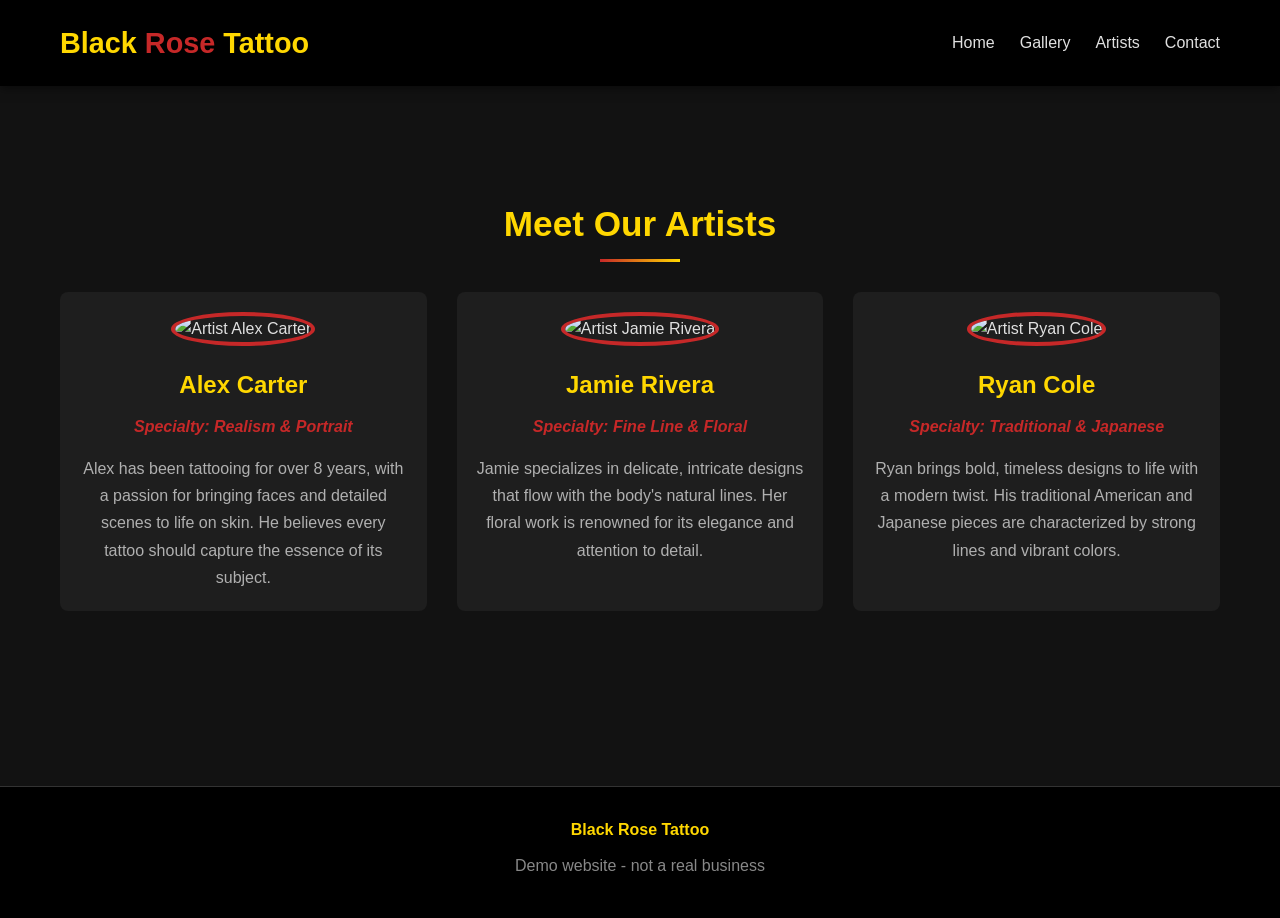
==== artists.html @ 6991c5df "Add Black Rose Tattoo website - portfolio demo - index.html: Home page with shop name, welcome, intr" ====
<!DOCTYPE html>
<html lang="en">
<head>
  <meta charset="UTF-8">
  <meta name="viewport" content="width=device-width, initial-scale=1.0">
  <title>Black Rose Tattoo | Artists</title>
  <link rel="stylesheet" href="style.css">
</head>
<body>
  <header>
    <div class="container">
      <nav>
        <div class="logo">Black <span>Rose</span> Tattoo</div>
        <ul class="nav-links">
          <li><a href="index.html">Home</a></li>
          <li><a href="gallery.html">Gallery</a></li>
          <li><a href="artists.html">Artists</a></li>
          <li><a href="contact.html">Contact</a></li>
        </ul>
      </nav>
    </div>
  </header>

  <main class="page-content">
    <div class="container">
      <section>
        <h2>Meet Our Artists</h2>
        <div class="artists-grid">
          <div class="artist-card">
            <img src="https://images.unsplash.com/photo-1507003211169-0a1dd7228f2d?q=80&w=400&h=400&fit=crop" alt="Artist Alex Carter" class="artist-photo">
            <h3 class="artist-name">Alex Carter</h3>
            <p class="artist-specialty">Specialty: Realism & Portrait</p>
            <p class="artist-bio">Alex has been tattooing for over 8 years, with a passion for bringing faces and detailed scenes to life on skin. He believes every tattoo should capture the essence of its subject.</p>
          </div>
          <div class="artist-card">
            <img src="https://images.unsplash.com/photo-1494790108377-be9c29b29330?q=80&w=400&h=400&fit=crop" alt="Artist Jamie Rivera" class="artist-photo">
            <h3 class="artist-name">Jamie Rivera</h3>
            <p class="artist-specialty">Specialty: Fine Line & Floral</p>
            <p class="artist-bio">Jamie specializes in delicate, intricate designs that flow with the body's natural lines. Her floral work is renowned for its elegance and attention to detail.</p>
          </div>
          <div class="artist-card">
            <img src="https://images.unsplash.com/photo-1472099645785-5658abf4ff4e?q=80&w=400&h=400&fit=crop" alt="Artist Ryan Cole" class="artist-photo">
            <h3 class="artist-name">Ryan Cole</h3>
            <p class="artist-specialty">Specialty: Traditional & Japanese</p>
            <p class="artist-bio">Ryan brings bold, timeless designs to life with a modern twist. His traditional American and Japanese pieces are characterized by strong lines and vibrant colors.</p>
          </div>
        </div>
      </section>
    </div>
  </main>

  <footer>
    <div class="container">
      <div class="footer-content">
        <p class="shop-name">Black Rose Tattoo</p>
        <p>Demo website - not a real business</p>
      </div>
    </div>
  </footer>
</body>
</html>
---- style.css ----
/* RESET AND BASE STYLES */
* {
  margin: 0;
  padding: 0;
  box-sizing: border-box;
}

body {
  font-family: 'Segoe UI', Tahoma, Geneva, Verdana, sans-serif;
  background-color: #121212;
  color: #e0e0e0;
  line-height: 1.6;
}

a {
  color: #ffd700;
  text-decoration: none;
}

img {
  max-width: 100%;
  height: auto;
}

/* LAYOUT */
.container {
  max-width: 1200px;
  margin: 0 auto;
  padding: 0 20px;
}

.page-content {
  min-height: calc(100vh - 200px);
  padding: 60px 0;
}

/* HEADER / NAVIGATION */
header {
  background-color: #000;
  padding: 20px 0;
  position: sticky;
  top: 0;
  z-index: 100;
  box-shadow: 0 2px 10px rgba(0, 0, 0, 0.5);
}

nav {
  display: flex;
  justify-content: space-between;
  align-items: center;
}

.logo {
  font-size: 1.8rem;
  font-weight: 700;
  color: #ffd700;
}

.logo span {
  color: #c62828;
}

.nav-links {
  display: flex;
  list-style: none;
  gap: 25px;
}

.nav-links a {
  color: #e0e0e0;
  font-weight: 500;
  transition: color 0.3s;
  padding: 5px 0;
  position: relative;
}

.nav-links a:hover {
  color: #ffd700;
}

.nav-links a::after {
  content: '';
  position: absolute;
  bottom: 0;
  left: 0;
  width: 0;
  height: 2px;
  background-color: #c62828;
  transition: width 0.3s;
}

.nav-links a:hover::after {
  width: 100%;
}

/* HERO SECTION */
.hero {
  text-align: center;
  padding: 40px 0;
}

.hero h1 {
  font-size: 3.5rem;
  margin-bottom: 15px;
  color: #ffd700;
  text-shadow: 2px 2px 4px rgba(0, 0, 0, 0.5);
}

.hero p {
  font-size: 1.2rem;
  margin-bottom: 30px;
  color: #b0b0b0;
  max-width: 700px;
  margin-left: auto;
  margin-right: auto;
}

.btn {
  display: inline-block;
  background-color: #c62828;
  color: #fff;
  padding: 14px 30px;
  border: none;
  border-radius: 4px;
  font-size: 1.1rem;
  font-weight: 600;
  cursor: pointer;
  transition: background-color 0.3s, transform 0.2s;
  text-decoration: none;
}

.btn:hover {
  background-color: #e53935;
  transform: translateY(-2px);
}

/* SECTIONS */
section {
  padding: 50px 0;
}

section h2 {
  text-align: center;
  margin-bottom: 40px;
  font-size: 2.2rem;
  color: #ffd700;
  position: relative;
}

section h2::after {
  content: '';
  position: absolute;
  bottom: -10px;
  left: 50%;
  transform: translateX(-50%);
  width: 80px;
  height: 3px;
  background: linear-gradient(to right, #c62828, #ffd700);
}

/* GALLERY */
.gallery-grid {
  display: grid;
  grid-template-columns: repeat(auto-fit, minmax(280px, 1fr));
  gap: 25px;
}

.gallery-item {
  background-color: #1e1e1e;
  border-radius: 8px;
  overflow: hidden;
  transition: transform 0.3s, box-shadow 0.3s;
  border: 3px solid #1e1e1e;
}

.gallery-item:hover {
  transform: translateY(-5px);
  box-shadow: 0 8px 20px rgba(198, 40, 40, 0.3);
  border-color: #c62828;
}

.gallery-item img {
  width: 100%;
  height: 250px;
  object-fit: cover;
  display: block;
}

.gallery-item p {
  padding: 15px;
  text-align: center;
  font-weight: 500;
  color: #ffd700;
  background-color: #000;
  margin: 0;
}

/* ARTISTS */
.artists-grid {
  display: grid;
  grid-template-columns: repeat(auto-fit, minmax(300px, 1fr));
  gap: 30px;
}

.artist-card {
  background-color: #1e1e1e;
  border-radius: 8px;
  overflow: hidden;
  text-align: center;
  padding: 20px;
  transition: transform 0.3s;
}

.artist-card:hover {
  transform: translateY(-5px);
}

.artist-photo {
  width: 200px;
  height: 200px;
  border-radius: 50%;
  object-fit: cover;
  margin: 0 auto 20px;
  border: 4px solid #c62828;
}

.artist-name {
  font-size: 1.5rem;
  color: #ffd700;
  margin-bottom: 10px;
}

.artist-specialty {
  color: #c62828;
  font-weight: 600;
  margin-bottom: 15px;
  font-style: italic;
}

.artist-bio {
  color: #b0b0b0;
  line-height: 1.7;
}

/* CONTACT */
.contact-info {
  display: grid;
  grid-template-columns: repeat(auto-fit, minmax(250px, 1fr));
  gap: 30px;
  margin-bottom: 50px;
  text-align: center;
}

.contact-info h3 {
  color: #ffd700;
  margin-bottom: 15px;
  font-size: 1.4rem;
}

.contact-info p {
  color: #b0b0b0;
  margin-bottom: 10px;
}

.contact-form {
  max-width: 600px;
  margin: 0 auto;
  background-color: #1e1e1e;
  padding: 30px;
  border-radius: 8px;
}

.form-group {
  margin-bottom: 20px;
}

.form-group label {
  display: block;
  margin-bottom: 8px;
  color: #ffd700;
  font-weight: 500;
}

.form-group input,
.form-group textarea {
  width: 100%;
  padding: 12px;
  background-color: #2d2d2d;
  border: 1px solid #444;
  border-radius: 4px;
  color: #e0e0e0;
  font-family: inherit;
  font-size: 1rem;
}

.form-group input:focus,
.form-group textarea:focus {
  outline: none;
  border-color: #c62828;
}

.form-group textarea {
  height: 150px;
  resize: vertical;
}

.form-message {
  text-align: center;
  padding: 20px;
  background-color: #1e1e1e;
  border-radius: 8px;
  margin-top: 20px;
  display: none;
}

.form-message.show {
  display: block;
}

/* FOOTER */
footer {
  background-color: #000;
  padding: 30px 0;
  text-align: center;
  color: #888;
  border-top: 1px solid #333;
}

.footer-content p {
  margin-bottom: 10px;
}

.footer-content .shop-name {
  color: #ffd700;
  font-weight: 600;
}

/* RESPONSIVE DESIGN */
@media (max-width: 768px) {
  .hero h1 {
    font-size: 2.5rem;
  }

  .hero p {
    font-size: 1rem;
  }

  .nav-links {
    gap: 15px;
    font-size: 0.9rem;
  }

  .gallery-grid {
    grid-template-columns: repeat(auto-fit, minmax(200px, 1fr));
    gap: 15px;
  }

  .artists-grid {
    grid-template-columns: 1fr;
    gap: 20px;
  }

  .contact-info {
    grid-template-columns: 1fr;
    gap: 20px;
  }
}

@media (max-width: 480px) {
  .hero h1 {
    font-size: 2rem;
  }

  .nav-links {
    flex-wrap: wrap;
    justify-content: center;
    gap: 10px;
  }

  .gallery-grid {
    grid-template-columns: 1fr;
  }
}
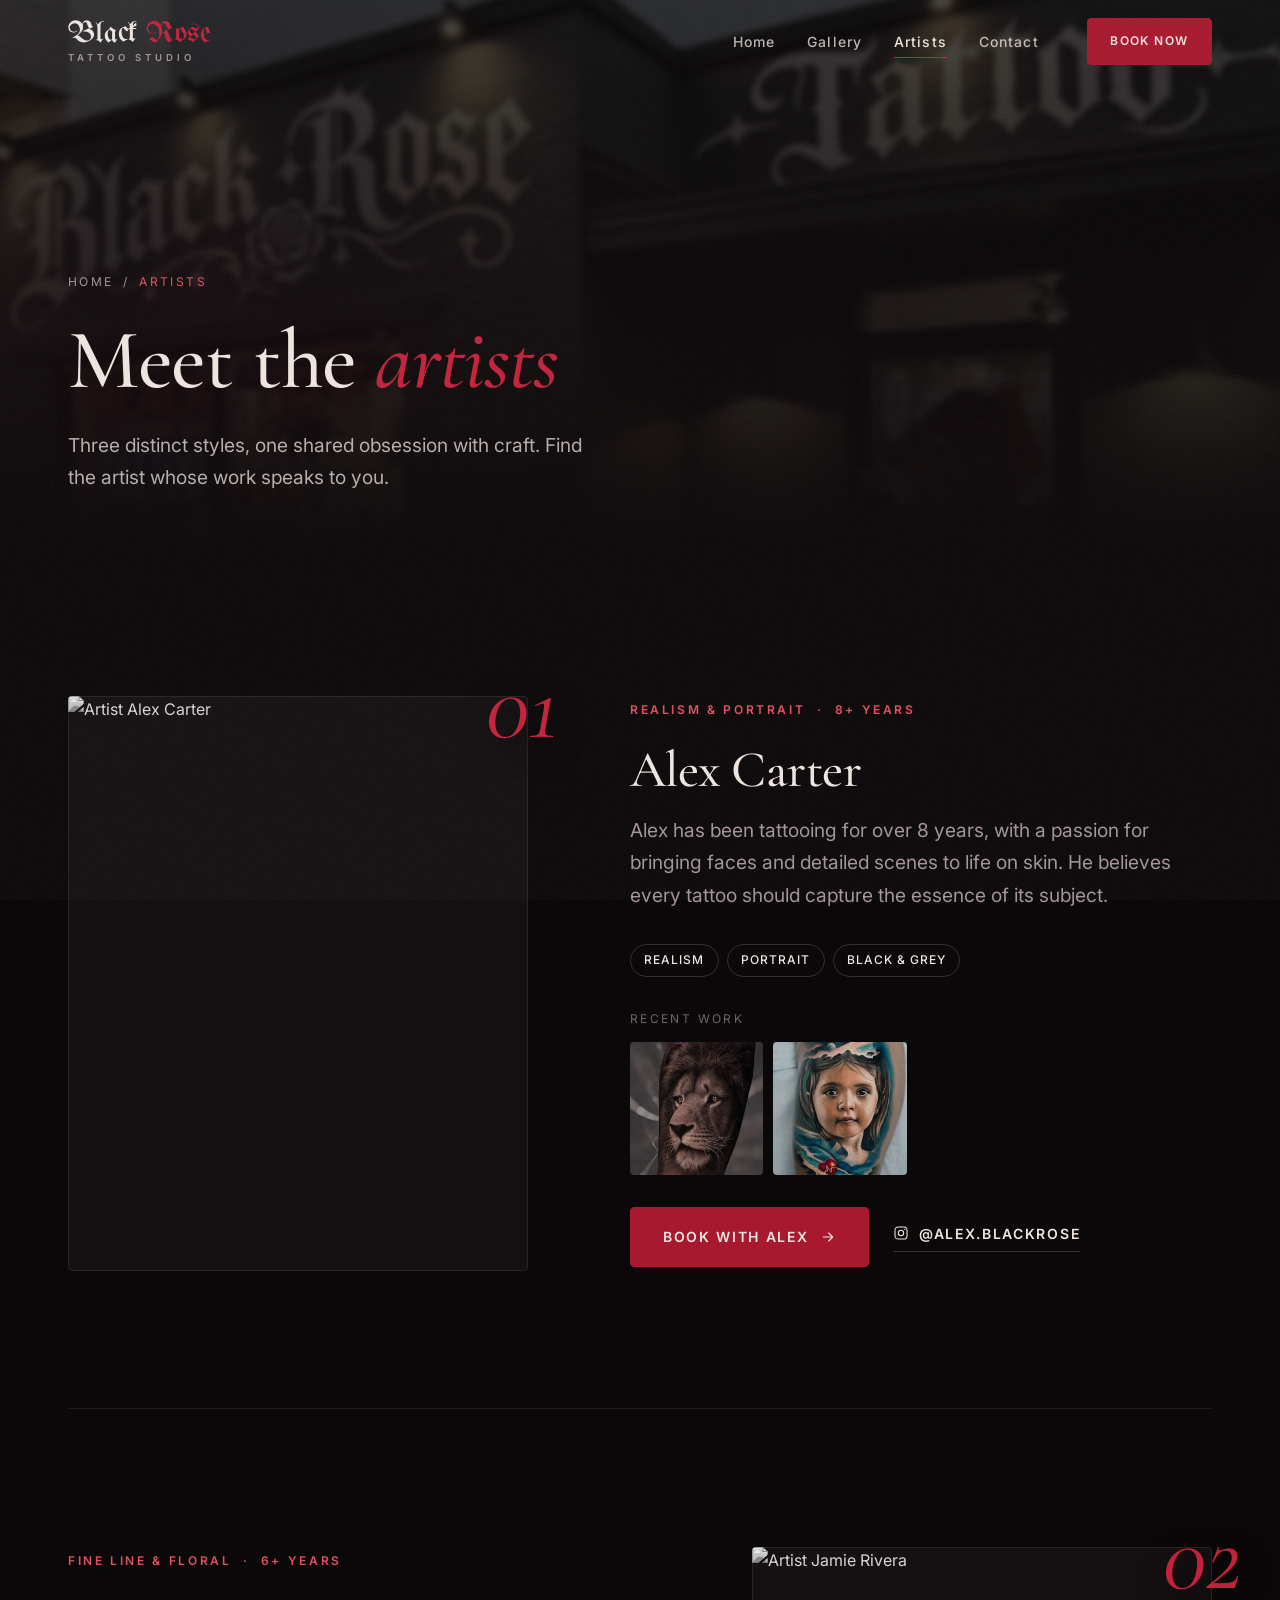
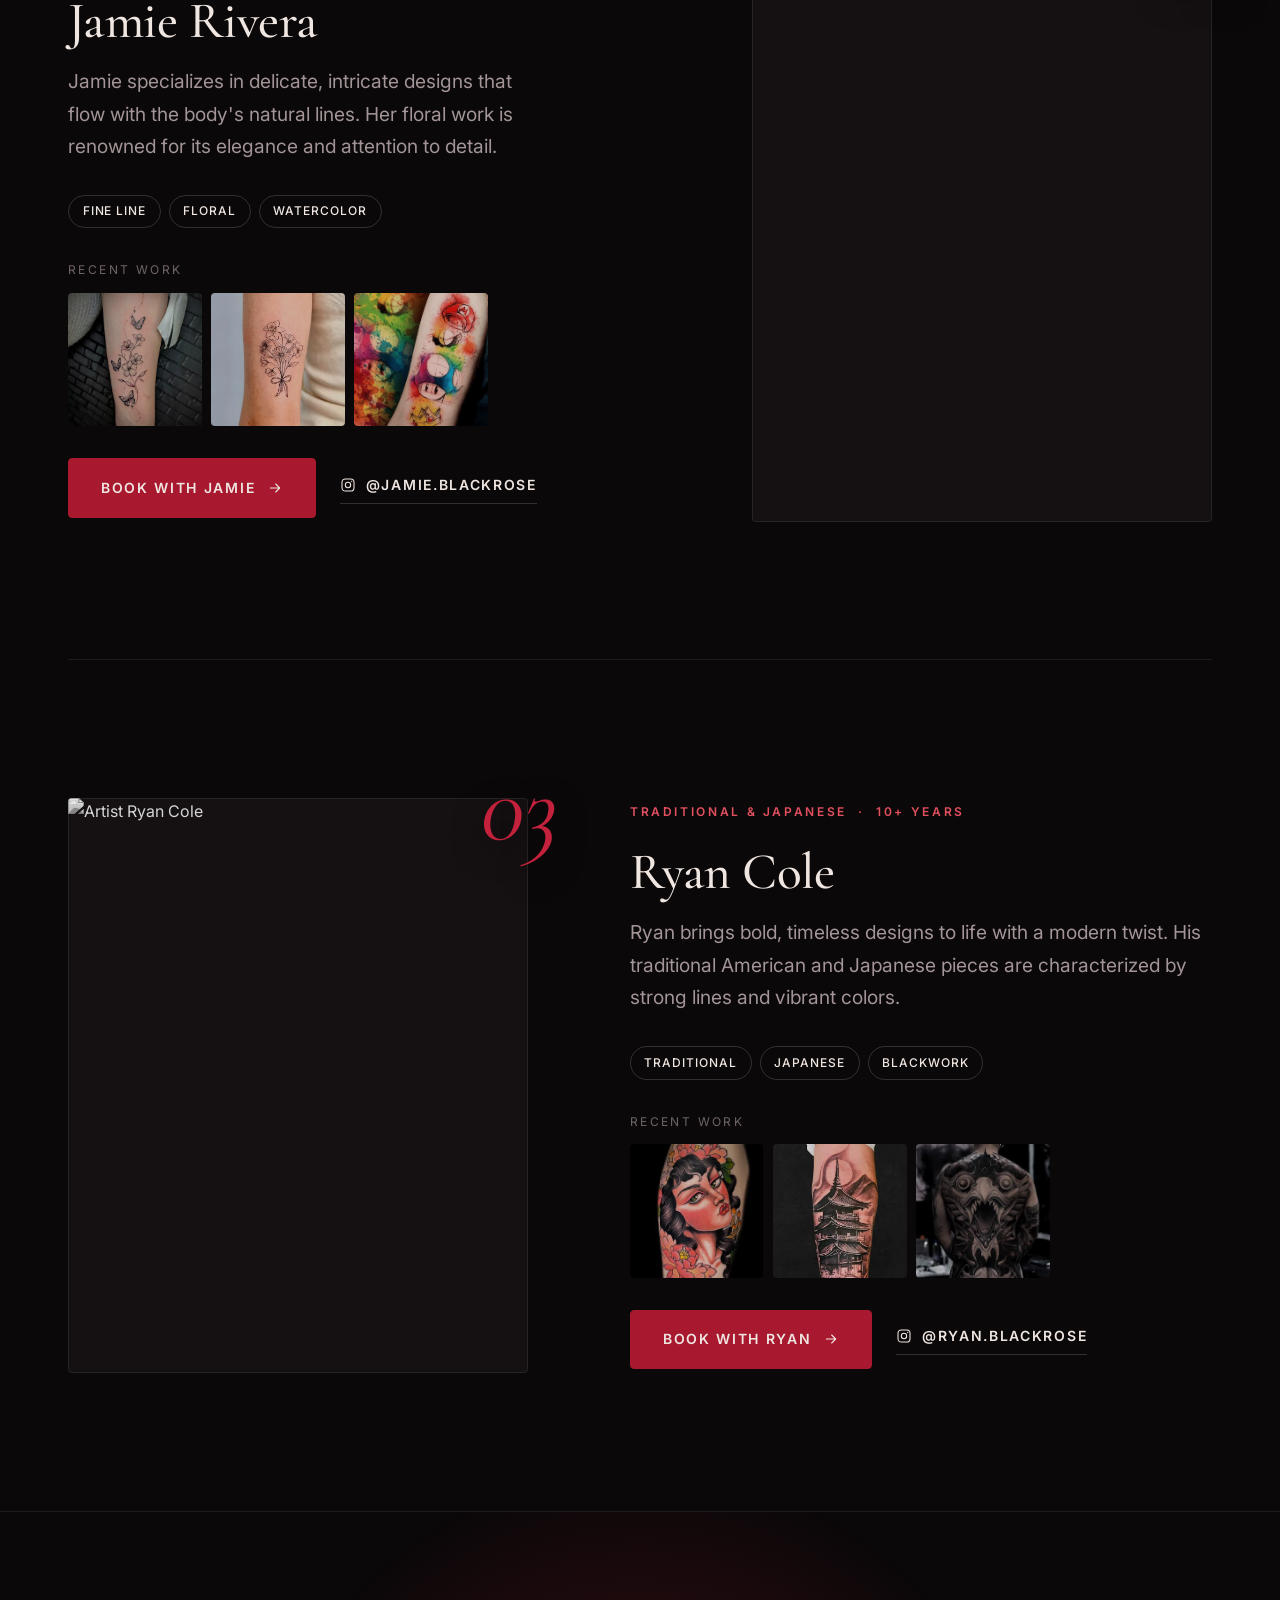
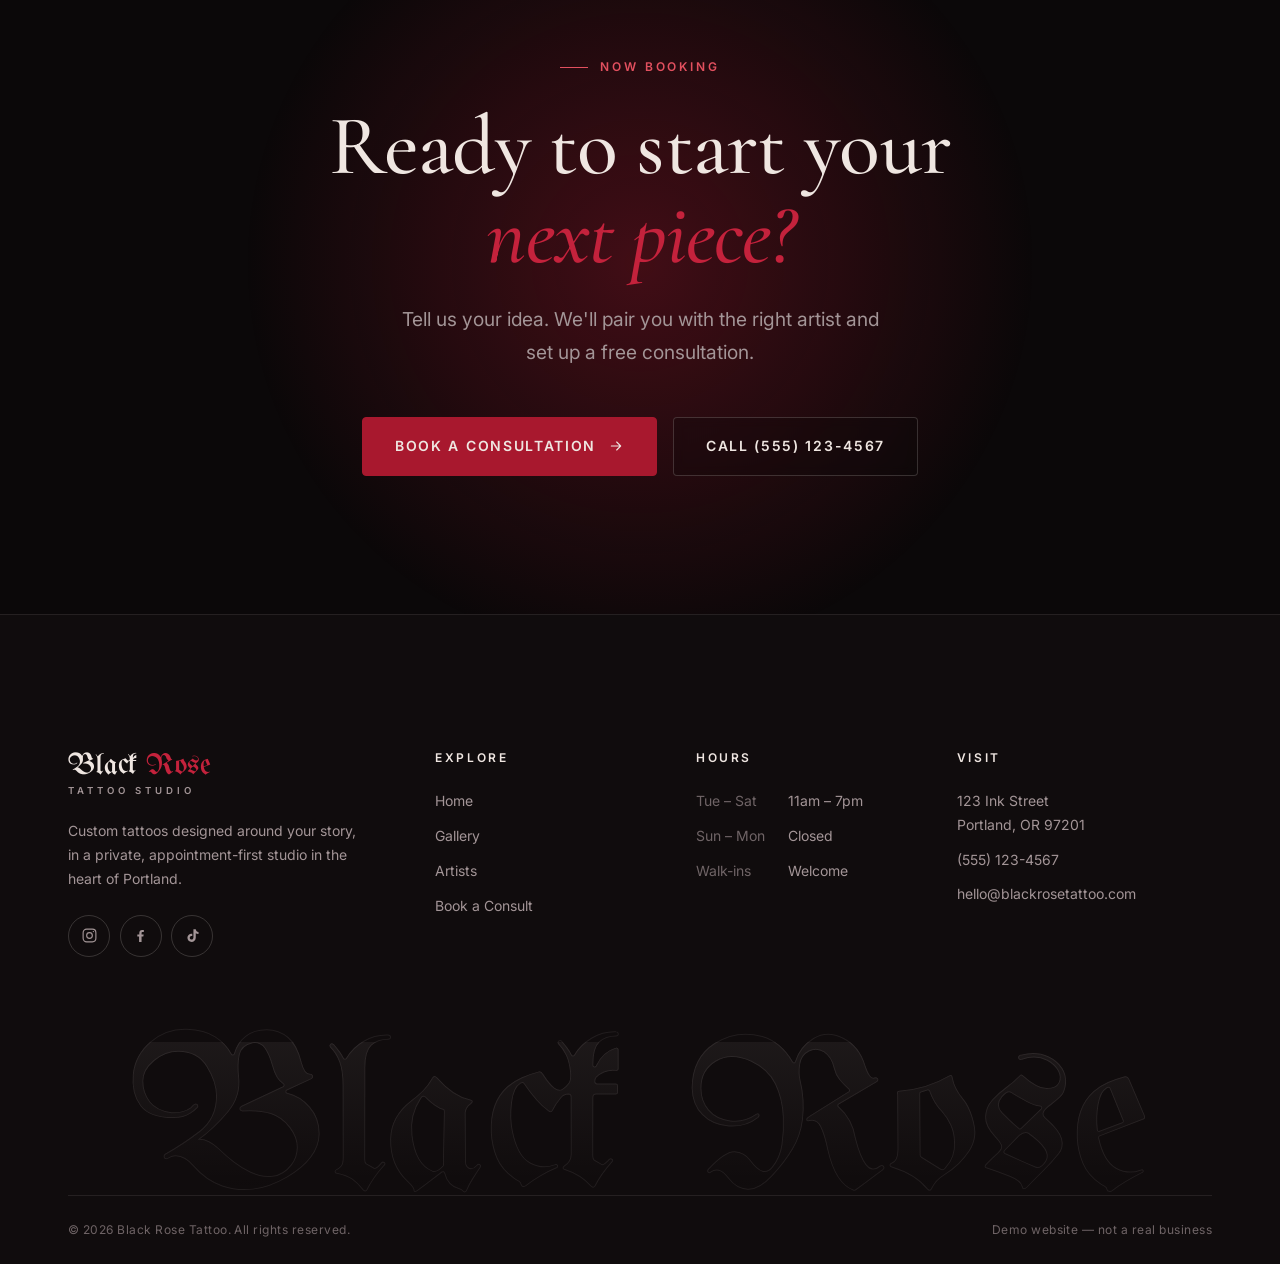
==== commit 9d5e95d1: "Redesign site with modern, premium look - New design system: CSS tokens, Cormorant Garamond + Inter " ====
--- a/artists.html
+++ b/artists.html
@@ -3,59 +3,203 @@
 <head>
   <meta charset="UTF-8">
   <meta name="viewport" content="width=device-width, initial-scale=1.0">
-  <title>Black Rose Tattoo | Artists</title>
+  <title>Artists | Black Rose Tattoo</title>
+  <meta name="description" content="Meet the resident artists at Black Rose Tattoo in Portland: Alex Carter (realism & portrait), Jamie Rivera (fine line & floral) and Ryan Cole (traditional & Japanese).">
+  <meta name="theme-color" content="#0b0809">
+  <meta property="og:type" content="website">
+  <meta property="og:site_name" content="Black Rose Tattoo">
+  <meta property="og:title" content="Artists | Black Rose Tattoo">
+  <meta property="og:description" content="Meet the resident artists at Black Rose Tattoo in Portland: Alex Carter (realism & portrait), Jamie Rivera (fine line & floral) and Ryan Cole (traditional & Japanese).">
+  <meta property="og:image" content="hero.png">
+  <meta name="twitter:card" content="summary_large_image">
+  <link rel="icon" href="favicon.svg" type="image/svg+xml">
+  <link rel="preconnect" href="https://fonts.googleapis.com">
+  <link rel="preconnect" href="https://fonts.gstatic.com" crossorigin>
+  <link href="https://fonts.googleapis.com/css2?family=Cormorant+Garamond:ital,wght@0,400;0,500;0,600;1,400;1,500&family=Inter:wght@400;500;600&family=UnifrakturMaguntia&display=swap" rel="stylesheet">
   <link rel="stylesheet" href="style.css">
-</head>
-<body>
-  <header>
+  <script>document.documentElement.classList.add('js');</script>
+</head><body>
+  <a class="skip-link" href="#main">Skip to content</a>
+
+  <header class="site-header">
     <div class="container">
-      <nav>
-        <div class="logo">Black <span>Rose</span> Tattoo</div>
+      <a href="index.html" class="logo" aria-label="Black Rose Tattoo home">
+        <span class="logo__mark">Black <span>Rose</span></span>
+        <span class="logo__sub">Tattoo Studio</span>
+      </a>
+      <nav class="nav" aria-label="Main">
         <ul class="nav-links">
           <li><a href="index.html">Home</a></li>
           <li><a href="gallery.html">Gallery</a></li>
-          <li><a href="artists.html">Artists</a></li>
+          <li><a href="artists.html" aria-current="page">Artists</a></li>
           <li><a href="contact.html">Contact</a></li>
         </ul>
+        <a href="contact.html#book" class="btn btn--sm">Book Now</a>
       </nav>
+      <button class="menu-toggle" type="button" aria-expanded="false" aria-controls="mobile-menu" aria-label="Open menu">
+        <span></span><span></span>
+      </button>
+    </div>
+    <div class="mobile-menu" id="mobile-menu">
+      <ul>
+        <li><a href="index.html">Home <small>01</small></a></li>
+        <li><a href="gallery.html">Gallery <small>02</small></a></li>
+        <li><a href="artists.html" aria-current="page">Artists <small>03</small></a></li>
+        <li><a href="contact.html">Contact <small>04</small></a></li>
+      </ul>
+      <div class="mobile-menu__footer">
+        <a href="contact.html#book" class="btn btn--block">Book a Consultation</a>
+        <p>123 Ink Street, Portland, OR &nbsp;·&nbsp; <a href="tel:+15551234567">(555) 123-4567</a></p>
+      </div>
     </div>
   </header>
 
-  <main class="page-content">
+  <main id="main">
+    <section class="page-banner">
+      <div class="page-banner__media">
+        <picture>
+          <source srcset="hero.webp" type="image/webp">
+          <img src="hero.png" alt="" width="1746" height="901" style="object-position: 20% 30%;">
+        </picture>
+      </div>
+      <div class="container">
+        <nav class="breadcrumb reveal" aria-label="Breadcrumb">
+          <a href="index.html">Home</a><span aria-hidden="true">/</span><span aria-current="page">Artists</span>
+        </nav>
+        <h1 class="reveal" style="--d:.08s">Meet the <em>artists</em></h1>
+        <p class="reveal" style="--d:.16s">Three distinct styles, one shared obsession with craft. Find the artist whose work speaks to you.</p>
+      </div>
+    </section>
+
+    <section class="section">
+      <div class="container">
+        <article class="artist-row" id="alex">
+          <div class="artist-row__media reveal">
+            <span class="artist-row__index" aria-hidden="true">01</span>
+            <div class="artist-card__media"><img src="https://images.unsplash.com/photo-1507003211169-0a1dd7228f2d?q=80&w=400&h=400&fit=crop" alt="Artist Alex Carter" loading="lazy"></div>
+          </div>
+          <div>
+            <p class="artist-row__role reveal">Realism &amp; Portrait &nbsp;&middot;&nbsp; 8+ years</p>
+            <h2 class="reveal" style="--d:.06s">Alex Carter</h2>
+            <p class="artist-row__bio reveal" style="--d:.12s">Alex has been tattooing for over 8 years, with a passion for bringing faces and detailed scenes to life on skin. He believes every tattoo should capture the essence of its subject.</p>
+            <div class="tags reveal" style="--d:.16s"><span class="tag">Realism</span><span class="tag">Portrait</span><span class="tag">Black &amp; Grey</span></div>
+            <div class="reveal" style="--d:.2s">
+              <span class="artist-row__label">Recent work</span>
+              <div class="artist-row__work"><img src="realismtattoo.png" alt="Black and grey realism tattoo of a lion on the forearm" loading="lazy" style="object-position: center;"><img src="portraittattoo.png" alt="Color portrait tattoo of a young child surrounded by blue waves" loading="lazy" style="object-position: center;"></div>
+            </div>
+            <div class="artist-row__actions reveal" style="--d:.24s">
+              <a href="contact.html?artist=alex#book" class="btn">Book with Alex <svg viewBox="0 0 24 24" fill="none" stroke="currentColor" stroke-width="1.6" stroke-linecap="round" stroke-linejoin="round" aria-hidden="true"><path d="M5 12h14M13 6l6 6-6 6"/></svg></a>
+              <a href="#" class="link-arrow"><svg viewBox="0 0 24 24" fill="none" stroke="currentColor" stroke-width="1.6" aria-hidden="true"><rect x="3" y="3" width="18" height="18" rx="5"/><circle cx="12" cy="12" r="4"/><circle cx="17.5" cy="6.5" r="1" fill="currentColor" stroke="none"/></svg> @alex.blackrose</a>
+            </div>
+          </div>
+        </article>
+        <article class="artist-row" id="jamie">
+          <div class="artist-row__media reveal">
+            <span class="artist-row__index" aria-hidden="true">02</span>
+            <div class="artist-card__media"><img src="https://images.unsplash.com/photo-1494790108377-be9c29b29330?q=80&w=400&h=400&fit=crop" alt="Artist Jamie Rivera" loading="lazy"></div>
+          </div>
+          <div>
+            <p class="artist-row__role reveal">Fine Line &amp; Floral &nbsp;&middot;&nbsp; 6+ years</p>
+            <h2 class="reveal" style="--d:.06s">Jamie Rivera</h2>
+            <p class="artist-row__bio reveal" style="--d:.12s">Jamie specializes in delicate, intricate designs that flow with the body's natural lines. Her floral work is renowned for its elegance and attention to detail.</p>
+            <div class="tags reveal" style="--d:.16s"><span class="tag">Fine Line</span><span class="tag">Floral</span><span class="tag">Watercolor</span></div>
+            <div class="reveal" style="--d:.2s">
+              <span class="artist-row__label">Recent work</span>
+              <div class="artist-row__work"><img src="finelinetattoo.png" alt="Fine line tattoo of flowers and butterflies trailing up the forearm" loading="lazy" style="object-position: center;"><img src="floraltattoo.png" alt="Fine line floral bouquet tied with a ribbon on the arm" loading="lazy" style="object-position: center;"><img src="watercolortattoo.png" alt="Watercolor tattoo of a mushroom and crown with paint-splash color on the forearm" loading="lazy" style="object-position: center;"></div>
+            </div>
+            <div class="artist-row__actions reveal" style="--d:.24s">
+              <a href="contact.html?artist=jamie#book" class="btn">Book with Jamie <svg viewBox="0 0 24 24" fill="none" stroke="currentColor" stroke-width="1.6" stroke-linecap="round" stroke-linejoin="round" aria-hidden="true"><path d="M5 12h14M13 6l6 6-6 6"/></svg></a>
+              <a href="#" class="link-arrow"><svg viewBox="0 0 24 24" fill="none" stroke="currentColor" stroke-width="1.6" aria-hidden="true"><rect x="3" y="3" width="18" height="18" rx="5"/><circle cx="12" cy="12" r="4"/><circle cx="17.5" cy="6.5" r="1" fill="currentColor" stroke="none"/></svg> @jamie.blackrose</a>
+            </div>
+          </div>
+        </article>
+        <article class="artist-row" id="ryan">
+          <div class="artist-row__media reveal">
+            <span class="artist-row__index" aria-hidden="true">03</span>
+            <div class="artist-card__media"><img src="https://images.unsplash.com/photo-1472099645785-5658abf4ff4e?q=80&w=400&h=400&fit=crop" alt="Artist Ryan Cole" loading="lazy"></div>
+          </div>
+          <div>
+            <p class="artist-row__role reveal">Traditional &amp; Japanese &nbsp;&middot;&nbsp; 10+ years</p>
+            <h2 class="reveal" style="--d:.06s">Ryan Cole</h2>
+            <p class="artist-row__bio reveal" style="--d:.12s">Ryan brings bold, timeless designs to life with a modern twist. His traditional American and Japanese pieces are characterized by strong lines and vibrant colors.</p>
+            <div class="tags reveal" style="--d:.16s"><span class="tag">Traditional</span><span class="tag">Japanese</span><span class="tag">Blackwork</span></div>
+            <div class="reveal" style="--d:.2s">
+              <span class="artist-row__label">Recent work</span>
+              <div class="artist-row__work"><img src="traditionaltattoo.png" alt="Neo-traditional tattoo of a woman framed by orange peonies on the upper arm" loading="lazy" style="object-position: center;"><img src="japanesetattoo.png" alt="Japanese-style black and grey tattoo of a pagoda beneath a rising sun" loading="lazy" style="object-position: center;"><img src="blackworktattoo.png" alt="Full back blackwork tattoo of a bold ornamental creature" loading="lazy" style="object-position: top;"></div>
+            </div>
+            <div class="artist-row__actions reveal" style="--d:.24s">
+              <a href="contact.html?artist=ryan#book" class="btn">Book with Ryan <svg viewBox="0 0 24 24" fill="none" stroke="currentColor" stroke-width="1.6" stroke-linecap="round" stroke-linejoin="round" aria-hidden="true"><path d="M5 12h14M13 6l6 6-6 6"/></svg></a>
+              <a href="#" class="link-arrow"><svg viewBox="0 0 24 24" fill="none" stroke="currentColor" stroke-width="1.6" aria-hidden="true"><rect x="3" y="3" width="18" height="18" rx="5"/><circle cx="12" cy="12" r="4"/><circle cx="17.5" cy="6.5" r="1" fill="currentColor" stroke="none"/></svg> @ryan.blackrose</a>
+            </div>
+          </div>
+        </article>
+      </div>
+    </section>
+
+    <section class="cta-band">
+      <div class="container">
+        <span class="eyebrow reveal">Now booking</span>
+        <h2 class="reveal" style="--d:.08s">Ready to start your <em>next piece?</em></h2>
+        <p class="reveal" style="--d:.16s">Tell us your idea. We'll pair you with the right artist and set up a free consultation.</p>
+        <div class="cta-band__actions reveal" style="--d:.24s">
+          <a href="contact.html#book" class="btn">Book a Consultation <svg viewBox="0 0 24 24" fill="none" stroke="currentColor" stroke-width="1.6" stroke-linecap="round" stroke-linejoin="round" aria-hidden="true"><path d="M5 12h14M13 6l6 6-6 6"/></svg></a>
+          <a href="tel:+15551234567" class="btn btn--ghost">Call (555) 123-4567</a>
+        </div>
+      </div>
+    </section>
+  </main>
+
+  <footer class="site-footer">
     <div class="container">
-      <section>
-        <h2>Meet Our Artists</h2>
-        <div class="artists-grid">
-          <div class="artist-card">
-            <img src="https://images.unsplash.com/photo-1507003211169-0a1dd7228f2d?q=80&w=400&h=400&fit=crop" alt="Artist Alex Carter" class="artist-photo">
-            <h3 class="artist-name">Alex Carter</h3>
-            <p class="artist-specialty">Specialty: Realism & Portrait</p>
-            <p class="artist-bio">Alex has been tattooing for over 8 years, with a passion for bringing faces and detailed scenes to life on skin. He believes every tattoo should capture the essence of its subject.</p>
-          </div>
-          <div class="artist-card">
-            <img src="https://images.unsplash.com/photo-1494790108377-be9c29b29330?q=80&w=400&h=400&fit=crop" alt="Artist Jamie Rivera" class="artist-photo">
-            <h3 class="artist-name">Jamie Rivera</h3>
-            <p class="artist-specialty">Specialty: Fine Line & Floral</p>
-            <p class="artist-bio">Jamie specializes in delicate, intricate designs that flow with the body's natural lines. Her floral work is renowned for its elegance and attention to detail.</p>
-          </div>
-          <div class="artist-card">
-            <img src="https://images.unsplash.com/photo-1472099645785-5658abf4ff4e?q=80&w=400&h=400&fit=crop" alt="Artist Ryan Cole" class="artist-photo">
-            <h3 class="artist-name">Ryan Cole</h3>
-            <p class="artist-specialty">Specialty: Traditional & Japanese</p>
-            <p class="artist-bio">Ryan brings bold, timeless designs to life with a modern twist. His traditional American and Japanese pieces are characterized by strong lines and vibrant colors.</p>
-          </div>
-        </div>
-      </section>
-    </div>
-  </main>
-
-  <footer>
+      <div class="footer-grid">
+        <div class="footer-brand">
+          <a href="index.html" class="logo" aria-label="Black Rose Tattoo home">
+            <span class="logo__mark">Black <span>Rose</span></span>
+            <span class="logo__sub">Tattoo Studio</span>
+          </a>
+          <p>Custom tattoos designed around your story, in a private, appointment-first studio in the heart of Portland.</p>
+          <div class="socials">
+            <a href="#" aria-label="Instagram"><svg viewBox="0 0 24 24" fill="none" stroke="currentColor" stroke-width="1.6" aria-hidden="true"><rect x="3" y="3" width="18" height="18" rx="5"/><circle cx="12" cy="12" r="4"/><circle cx="17.5" cy="6.5" r="1" fill="currentColor" stroke="none"/></svg></a>
+            <a href="#" aria-label="Facebook"><svg viewBox="0 0 24 24" fill="currentColor" aria-hidden="true"><path d="M13.5 21v-7.5H16l.5-3h-3V8.6c0-.9.3-1.6 1.6-1.6h1.6V4.3c-.3 0-1.3-.1-2.4-.1-2.4 0-4 1.4-4 4.1v2.2H7.5v3H10V21h3.5z"/></svg></a>
+            <a href="#" aria-label="TikTok"><svg viewBox="0 0 24 24" fill="currentColor" aria-hidden="true"><path d="M16.6 3c.3 2.2 1.6 3.7 3.9 3.9v3.1c-1.4.1-2.7-.3-3.9-1.1v6.2c0 3.6-2.8 5.9-5.9 5.9-3.4 0-5.9-2.6-5.9-5.8 0-3.6 3.1-6.3 6.9-5.7v3.2c-1.7-.4-3.6.6-3.6 2.5 0 1.5 1.2 2.6 2.6 2.6 1.6 0 2.6-1.2 2.6-2.9V3h3.3z"/></svg></a>
+          </div>
+        </div>
+        <div class="footer-col">
+          <h4>Explore</h4>
+          <ul>
+            <li><a href="index.html">Home</a></li>
+            <li><a href="gallery.html">Gallery</a></li>
+            <li><a href="artists.html">Artists</a></li>
+            <li><a href="contact.html#book">Book a Consult</a></li>
+          </ul>
+        </div>
+        <div class="footer-col">
+          <h4>Hours</h4>
+          <ul>
+            <li><span>Tue – Sat</span>11am – 7pm</li>
+            <li><span>Sun – Mon</span>Closed</li>
+            <li><span>Walk-ins</span>Welcome</li>
+          </ul>
+        </div>
+        <div class="footer-col">
+          <h4>Visit</h4>
+          <ul>
+            <li>123 Ink Street<br>Portland, OR 97201</li>
+            <li><a href="tel:+15551234567">(555) 123-4567</a></li>
+            <li><a href="mailto:hello@blackrosetattoo.com">hello@blackrosetattoo.com</a></li>
+          </ul>
+        </div>
+      </div>
+      <div class="footer-wordmark" aria-hidden="true">Black Rose</div>
+    </div>
     <div class="container">
-      <div class="footer-content">
-        <p class="shop-name">Black Rose Tattoo</p>
-        <p>Demo website - not a real business</p>
+      <div class="footer-bottom">
+        <p>&copy; <span data-year>2026</span> Black Rose Tattoo. All rights reserved.</p>
+        <p>Demo website &mdash; not a real business</p>
       </div>
     </div>
   </footer>
+
+  <script src="script.js" defer></script>
 </body>
 </html>
--- a/style.css
+++ b/style.css
@@ -1,383 +1,2482 @@
-/* RESET AND BASE STYLES */
-* {
+/* ==========================================================================
+   BLACK ROSE TATTOO
+   1. Tokens  2. Base  3. Layout  4. Components  5. Header / Footer
+   6. Home  7. Gallery  8. Artists  9. Contact  10. Motion  11. Responsive
+   ========================================================================== */
+
+/* 1. TOKENS
+   -------------------------------------------------------------------------- */
+:root {
+  /* Color */
+  --ink: #0b0809;
+  --ink-soft: #100c0d;
+  --surface: #151011;
+  --surface-raised: #1d1618;
+  --line: rgba(239, 230, 225, 0.09);
+  --line-strong: rgba(239, 230, 225, 0.18);
+
+  --bone: #efe6e1;
+  --muted: #a39597;
+  --faint: #6f6466;
+
+  --crimson: #a8182e;
+  --crimson-bright: #c4223c;
+  --rose: #e2505f;              /* small accent text, passes AA on --ink */
+  --crimson-glow: rgba(168, 24, 46, 0.35);
+  --brass: #c9a46a;
+
+  /* Type */
+  --font-display: 'Cormorant Garamond', 'Times New Roman', serif;
+  --font-body: 'Inter', system-ui, -apple-system, 'Segoe UI', sans-serif;
+  --font-mark: 'UnifrakturMaguntia', 'Cormorant Garamond', serif;
+
+  --text-xs: 0.75rem;
+  --text-sm: 0.875rem;
+  --text-base: 1rem;
+  --text-lg: clamp(1.05rem, 0.98rem + 0.3vw, 1.2rem);
+  --text-xl: clamp(1.4rem, 1.2rem + 0.8vw, 1.85rem);
+  --text-2xl: clamp(2.1rem, 1.6rem + 2vw, 3.5rem);
+  --text-3xl: clamp(2.75rem, 1.6rem + 4.6vw, 6.25rem);
+
+  /* Space */
+  --space-1: 0.5rem;
+  --space-2: 1rem;
+  --space-3: 1.5rem;
+  --space-4: 2rem;
+  --space-5: 3rem;
+  --space-6: 4rem;
+  --space-section: clamp(5rem, 3rem + 7vw, 9rem);
+  --gutter: clamp(1.25rem, 5vw, 3rem);
+  --container: 1240px;
+
+  /* Misc */
+  --radius: 4px;
+  --ease: cubic-bezier(0.22, 1, 0.36, 1);
+  --header-h: 84px;
+}
+
+/* 2. BASE
+   -------------------------------------------------------------------------- */
+*,
+*::before,
+*::after {
   margin: 0;
   padding: 0;
   box-sizing: border-box;
 }
 
+html {
+  scroll-behavior: smooth;
+  -webkit-text-size-adjust: 100%;
+}
+
 body {
-  font-family: 'Segoe UI', Tahoma, Geneva, Verdana, sans-serif;
-  background-color: #121212;
-  color: #e0e0e0;
-  line-height: 1.6;
-}
-
-a {
-  color: #ffd700;
-  text-decoration: none;
+  font-family: var(--font-body);
+  font-size: var(--text-base);
+  line-height: 1.7;
+  color: var(--bone);
+  background-color: var(--ink);
+  -webkit-font-smoothing: antialiased;
+  overflow-x: hidden;
+}
+
+/* Film grain over everything */
+body::after {
+  content: '';
+  position: fixed;
+  inset: 0;
+  z-index: 1000;
+  pointer-events: none;
+  opacity: 0.06;
+  background-image: url("data:image/svg+xml,%3Csvg xmlns='http://www.w3.org/2000/svg' width='160' height='160'%3E%3Cfilter id='n'%3E%3CfeTurbulence type='fractalNoise' baseFrequency='0.9' numOctaves='3' stitchTiles='stitch'/%3E%3C/filter%3E%3Crect width='100%25' height='100%25' filter='url(%23n)'/%3E%3C/svg%3E");
+}
+
+body.menu-open {
+  overflow: hidden;
 }
 
 img {
+  display: block;
   max-width: 100%;
   height: auto;
 }
 
-/* LAYOUT */
+a {
+  color: inherit;
+  text-decoration: none;
+}
+
+button,
+input,
+select,
+textarea {
+  font: inherit;
+  color: inherit;
+}
+
+h1,
+h2,
+h3,
+h4 {
+  font-family: var(--font-display);
+  font-weight: 500;
+  line-height: 1.05;
+  letter-spacing: -0.01em;
+}
+
+h2 {
+  font-size: var(--text-2xl);
+}
+
+h3 {
+  font-size: var(--text-xl);
+}
+
+h1 em,
+h2 em,
+h3 em {
+  font-style: italic;
+  color: var(--crimson-bright);
+}
+
+p {
+  color: var(--muted);
+}
+
+::selection {
+  background: var(--crimson);
+  color: var(--bone);
+}
+
+:focus-visible {
+  outline: 2px solid var(--rose);
+  outline-offset: 3px;
+}
+
+::-webkit-scrollbar {
+  width: 10px;
+}
+
+::-webkit-scrollbar-track {
+  background: var(--ink);
+}
+
+::-webkit-scrollbar-thumb {
+  background: var(--surface-raised);
+  border: 2px solid var(--ink);
+  border-radius: 10px;
+}
+
+.skip-link {
+  position: absolute;
+  top: -100px;
+  left: var(--space-2);
+  z-index: 2000;
+  padding: var(--space-1) var(--space-2);
+  background: var(--crimson);
+  color: var(--bone);
+  border-radius: var(--radius);
+}
+
+.skip-link:focus {
+  top: var(--space-2);
+}
+
+.visually-hidden {
+  position: absolute;
+  width: 1px;
+  height: 1px;
+  overflow: hidden;
+  clip: rect(0 0 0 0);
+  white-space: nowrap;
+}
+
+/* 3. LAYOUT
+   -------------------------------------------------------------------------- */
 .container {
-  max-width: 1200px;
+  width: 100%;
+  max-width: var(--container);
   margin: 0 auto;
-  padding: 0 20px;
-}
-
-.page-content {
-  min-height: calc(100vh - 200px);
-  padding: 60px 0;
-}
-
-/* HEADER / NAVIGATION */
-header {
-  background-color: #000;
-  padding: 20px 0;
-  position: sticky;
+  padding: 0 var(--gutter);
+}
+
+.container--narrow {
+  max-width: 880px;
+}
+
+.section {
+  padding: var(--space-section) 0;
+  position: relative;
+}
+
+.section--surface {
+  background: var(--ink-soft);
+  border-top: 1px solid var(--line);
+  border-bottom: 1px solid var(--line);
+}
+
+.section-head {
+  display: flex;
+  align-items: flex-end;
+  justify-content: space-between;
+  gap: var(--space-4);
+  margin-bottom: var(--space-5);
+}
+
+.section-head--center {
+  flex-direction: column;
+  align-items: center;
+  text-align: center;
+}
+
+.section-head p {
+  max-width: 440px;
+}
+
+.section-head--center p {
+  max-width: 560px;
+}
+
+.split {
+  display: grid;
+  grid-template-columns: 1.05fr 1fr;
+  gap: clamp(3rem, 6vw, 7rem);
+  align-items: center;
+}
+
+/* 4. COMPONENTS
+   -------------------------------------------------------------------------- */
+
+/* Eyebrow label */
+.eyebrow {
+  display: inline-flex;
+  align-items: center;
+  gap: 0.75rem;
+  margin-bottom: var(--space-3);
+  font-family: var(--font-body);
+  font-size: var(--text-xs);
+  font-weight: 600;
+  letter-spacing: 0.24em;
+  text-transform: uppercase;
+  color: var(--rose);
+}
+
+.eyebrow::before {
+  content: '';
+  width: 28px;
+  height: 1px;
+  background: currentColor;
+}
+
+.section-head--center .eyebrow::after {
+  content: '';
+  width: 28px;
+  height: 1px;
+  background: currentColor;
+}
+
+/* Buttons */
+.btn {
+  position: relative;
+  display: inline-flex;
+  align-items: center;
+  justify-content: center;
+  gap: 0.75rem;
+  padding: 1.05rem 2rem;
+  font-family: var(--font-body);
+  font-size: var(--text-sm);
+  font-weight: 600;
+  letter-spacing: 0.12em;
+  text-transform: uppercase;
+  color: var(--bone);
+  background: var(--crimson);
+  border: 1px solid var(--crimson);
+  border-radius: var(--radius);
+  cursor: pointer;
+  overflow: hidden;
+  isolation: isolate;
+  transition: transform 0.4s var(--ease), box-shadow 0.4s var(--ease), border-color 0.3s;
+}
+
+.btn::before {
+  content: '';
+  position: absolute;
+  inset: 0;
+  z-index: -1;
+  background: var(--crimson-bright);
+  transform: translateY(101%);
+  transition: transform 0.45s var(--ease);
+}
+
+.btn:hover {
+  transform: translateY(-2px);
+  box-shadow: 0 14px 40px -12px var(--crimson-glow);
+  border-color: var(--crimson-bright);
+}
+
+.btn:hover::before {
+  transform: translateY(0);
+}
+
+.btn svg {
+  width: 16px;
+  height: 16px;
+  transition: transform 0.4s var(--ease);
+}
+
+.btn:hover svg {
+  transform: translateX(4px);
+}
+
+.btn--ghost {
+  background: rgba(11, 8, 9, 0.25);
+  border-color: var(--line-strong);
+  backdrop-filter: blur(6px);
+  -webkit-backdrop-filter: blur(6px);
+}
+
+.btn--ghost::before {
+  background: var(--bone);
+}
+
+.btn--ghost:hover {
+  color: var(--ink);
+  border-color: var(--bone);
+  box-shadow: none;
+}
+
+.btn--sm {
+  padding: 0.75rem 1.4rem;
+  font-size: var(--text-xs);
+}
+
+.btn--block {
+  width: 100%;
+}
+
+.link-arrow {
+  display: inline-flex;
+  align-items: center;
+  gap: 0.6rem;
+  font-size: var(--text-sm);
+  font-weight: 600;
+  letter-spacing: 0.12em;
+  text-transform: uppercase;
+  color: var(--bone);
+  padding-bottom: 6px;
+  border-bottom: 1px solid var(--line-strong);
+  white-space: nowrap;
+  transition: border-color 0.3s, color 0.3s, gap 0.3s var(--ease);
+}
+
+.link-arrow:hover {
+  color: var(--rose);
+  border-color: var(--rose);
+  gap: 1rem;
+}
+
+.link-arrow svg {
+  width: 16px;
+  height: 16px;
+}
+
+/* Tag pills */
+.tags {
+  display: flex;
+  flex-wrap: wrap;
+  gap: 0.5rem;
+}
+
+.tag {
+  padding: 0.35rem 0.85rem;
+  font-size: var(--text-xs);
+  font-weight: 500;
+  letter-spacing: 0.08em;
+  text-transform: uppercase;
+  color: var(--bone);
+  border: 1px solid var(--line-strong);
+  border-radius: 100px;
+}
+
+/* Page banner (inner pages) */
+.page-banner {
+  position: relative;
+  min-height: clamp(420px, 62vh, 620px);
+  display: flex;
+  align-items: flex-end;
+  padding: calc(var(--header-h) + var(--space-5)) 0 var(--space-6);
+  overflow: hidden;
+  isolation: isolate;
+}
+
+.page-banner__media,
+.hero__media {
+  position: absolute;
+  inset: 0;
+  z-index: -2;
+}
+
+.page-banner__media img,
+.hero__media img {
+  width: 100%;
+  height: 100%;
+  object-fit: cover;
+}
+
+.page-banner__media img {
+  object-position: 50% 30%;
+  filter: grayscale(0.5) blur(3px) brightness(0.8);
+  transform: scale(1.12);
+  animation: kenburns-soft 14s var(--ease) forwards;
+}
+
+.page-banner::after {
+  content: '';
+  position: absolute;
+  inset: 0;
+  z-index: -1;
+  background:
+    linear-gradient(to top, var(--ink) 0%, rgba(11, 8, 9, 0.85) 40%, rgba(11, 8, 9, 0.7) 100%),
+    radial-gradient(ellipse at 15% 100%, var(--crimson-glow), transparent 60%);
+}
+
+.page-banner h1 {
+  font-size: var(--text-3xl);
+  max-width: 18ch;
+}
+
+.page-banner p {
+  margin-top: var(--space-3);
+  max-width: 520px;
+  font-size: var(--text-lg);
+  color: rgba(239, 230, 225, 0.75);
+}
+
+.breadcrumb {
+  display: flex;
+  gap: 0.6rem;
+  margin-bottom: var(--space-3);
+  font-size: var(--text-xs);
+  letter-spacing: 0.2em;
+  text-transform: uppercase;
+  color: var(--muted);
+}
+
+.breadcrumb a:hover {
+  color: var(--bone);
+}
+
+.breadcrumb [aria-current] {
+  color: var(--rose);
+}
+
+/* CTA band */
+.cta-band {
+  position: relative;
+  padding: var(--space-section) 0;
+  text-align: center;
+  overflow: hidden;
+  isolation: isolate;
+  border-top: 1px solid var(--line);
+}
+
+.cta-band::before {
+  content: '';
+  position: absolute;
+  left: 50%;
+  top: 50%;
+  width: min(900px, 120vw);
+  aspect-ratio: 1;
+  z-index: -1;
+  transform: translate(-50%, -50%);
+  background: radial-gradient(circle, var(--crimson-glow) 0%, transparent 62%);
+}
+
+.cta-band h2 {
+  font-size: var(--text-3xl);
+  max-width: 16ch;
+  margin: 0 auto var(--space-3);
+}
+
+.cta-band p {
+  max-width: 480px;
+  margin: 0 auto var(--space-5);
+  font-size: var(--text-lg);
+}
+
+.cta-band__actions {
+  display: flex;
+  justify-content: center;
+  flex-wrap: wrap;
+  gap: var(--space-2);
+}
+
+/* 5. HEADER / FOOTER
+   -------------------------------------------------------------------------- */
+.site-header {
+  position: fixed;
   top: 0;
-  z-index: 100;
-  box-shadow: 0 2px 10px rgba(0, 0, 0, 0.5);
-}
-
-nav {
-  display: flex;
+  left: 0;
+  right: 0;
+  z-index: 500;
+  height: var(--header-h);
+  display: flex;
+  align-items: center;
+  border-bottom: 1px solid transparent;
+  transition: background-color 0.4s, border-color 0.4s, height 0.4s var(--ease), backdrop-filter 0.4s;
+}
+
+.site-header.is-scrolled {
+  --header-h: 70px;
+  background: rgba(11, 8, 9, 0.72);
+  backdrop-filter: blur(16px) saturate(140%);
+  -webkit-backdrop-filter: blur(16px) saturate(140%);
+  border-bottom-color: var(--line);
+}
+
+.site-header .container {
+  display: flex;
+  align-items: center;
   justify-content: space-between;
+  gap: var(--space-4);
+}
+
+.logo {
+  position: relative;
+  z-index: 2;
+  display: flex;
+  flex-direction: column;
+  line-height: 1;
+}
+
+.logo__mark {
+  font-family: var(--font-mark);
+  font-size: 1.85rem;
+  color: var(--bone);
+  letter-spacing: 0.01em;
+}
+
+.logo__mark span {
+  color: var(--crimson-bright);
+}
+
+.logo__sub {
+  margin-top: 4px;
+  font-size: 0.6rem;
+  font-weight: 600;
+  letter-spacing: 0.42em;
+  text-transform: uppercase;
+  color: var(--muted);
+}
+
+.nav {
+  display: flex;
   align-items: center;
-}
-
-.logo {
-  font-size: 1.8rem;
-  font-weight: 700;
-  color: #ffd700;
-}
-
-.logo span {
-  color: #c62828;
+  gap: var(--space-5);
 }
 
 .nav-links {
   display: flex;
   list-style: none;
-  gap: 25px;
+  gap: var(--space-4);
 }
 
 .nav-links a {
-  color: #e0e0e0;
+  position: relative;
+  padding: 0.5rem 0;
+  font-size: var(--text-sm);
   font-weight: 500;
+  letter-spacing: 0.08em;
+  color: rgba(239, 230, 225, 0.78);
   transition: color 0.3s;
-  padding: 5px 0;
-  position: relative;
-}
-
-.nav-links a:hover {
-  color: #ffd700;
 }
 
 .nav-links a::after {
   content: '';
   position: absolute;
+  left: 0;
+  right: 0;
   bottom: 0;
+  height: 1px;
+  background: var(--crimson-bright);
+  transform: scaleX(0);
+  transition: transform 0.4s var(--ease);
+}
+
+.nav-links a:hover,
+.nav-links a[aria-current='page'] {
+  color: var(--bone);
+}
+
+.nav-links a:hover::after,
+.nav-links a[aria-current='page']::after {
+  transform: scaleX(1);
+}
+
+.menu-toggle {
+  display: none;
+  position: relative;
+  z-index: 2;
+  width: 44px;
+  height: 44px;
+  background: none;
+  border: 1px solid var(--line-strong);
+  border-radius: 50%;
+  cursor: pointer;
+}
+
+.menu-toggle span {
+  position: absolute;
+  left: 13px;
+  right: 13px;
+  height: 1.5px;
+  background: var(--bone);
+  transition: transform 0.4s var(--ease), top 0.4s var(--ease);
+}
+
+.menu-toggle span:first-child {
+  top: 18px;
+}
+
+.menu-toggle span:last-child {
+  top: 24px;
+}
+
+.menu-open .menu-toggle span:first-child {
+  top: 21px;
+  transform: rotate(45deg);
+}
+
+.menu-open .menu-toggle span:last-child {
+  top: 21px;
+  transform: rotate(-45deg);
+}
+
+.mobile-menu {
+  position: fixed;
+  inset: 0;
+  z-index: 1;
+  display: flex;
+  flex-direction: column;
+  justify-content: center;
+  padding: calc(var(--header-h) + var(--space-3)) var(--gutter) var(--space-5);
+  background: var(--ink);
+  opacity: 0;
+  visibility: hidden;
+  transition: opacity 0.4s var(--ease), visibility 0.4s;
+}
+
+.menu-open .mobile-menu {
+  opacity: 1;
+  visibility: visible;
+}
+
+.mobile-menu ul {
+  list-style: none;
+}
+
+.mobile-menu li {
+  overflow: hidden;
+  border-bottom: 1px solid var(--line);
+}
+
+.mobile-menu li a {
+  display: flex;
+  justify-content: space-between;
+  align-items: baseline;
+  padding: 1rem 0;
+  font-family: var(--font-display);
+  font-size: clamp(2.2rem, 10vw, 3.2rem);
+  line-height: 1.1;
+  transform: translateY(100%);
+  transition: transform 0.6s var(--ease), color 0.3s;
+}
+
+.mobile-menu li a small {
+  font-family: var(--font-body);
+  font-size: var(--text-xs);
+  letter-spacing: 0.2em;
+  color: var(--faint);
+}
+
+.mobile-menu li a[aria-current='page'] {
+  color: var(--rose);
+}
+
+.menu-open .mobile-menu li a {
+  transform: translateY(0);
+}
+
+.menu-open .mobile-menu li:nth-child(2) a { transition-delay: 0.05s; }
+.menu-open .mobile-menu li:nth-child(3) a { transition-delay: 0.1s; }
+.menu-open .mobile-menu li:nth-child(4) a { transition-delay: 0.15s; }
+
+.mobile-menu__footer {
+  margin-top: var(--space-5);
+  display: grid;
+  gap: var(--space-2);
+}
+
+.mobile-menu__footer p {
+  font-size: var(--text-sm);
+}
+
+/* Footer */
+.site-footer {
+  position: relative;
+  padding-top: var(--space-section);
+  background: var(--ink-soft);
+  border-top: 1px solid var(--line);
+  overflow: hidden;
+}
+
+.footer-grid {
+  display: grid;
+  grid-template-columns: 1.5fr 1fr 1fr 1.2fr;
+  gap: var(--space-5);
+}
+
+.footer-brand p {
+  margin-top: var(--space-3);
+  max-width: 300px;
+  font-size: var(--text-sm);
+}
+
+.socials {
+  display: flex;
+  gap: 0.6rem;
+  margin-top: var(--space-3);
+}
+
+.socials a {
+  display: grid;
+  place-items: center;
+  width: 42px;
+  height: 42px;
+  border: 1px solid var(--line-strong);
+  border-radius: 50%;
+  color: var(--muted);
+  transition: color 0.3s, border-color 0.3s, background-color 0.3s, transform 0.3s var(--ease);
+}
+
+.socials a:hover {
+  color: var(--bone);
+  border-color: var(--crimson);
+  background: var(--crimson);
+  transform: translateY(-3px);
+}
+
+.socials svg {
+  width: 17px;
+  height: 17px;
+}
+
+.footer-col h4 {
+  margin-bottom: var(--space-3);
+  font-family: var(--font-body);
+  font-size: var(--text-xs);
+  font-weight: 600;
+  letter-spacing: 0.22em;
+  text-transform: uppercase;
+  color: var(--bone);
+}
+
+.footer-col ul {
+  list-style: none;
+  display: grid;
+  gap: 0.7rem;
+}
+
+.footer-col li,
+.footer-col a {
+  font-size: var(--text-sm);
+  color: var(--muted);
+}
+
+.footer-col a {
+  transition: color 0.3s;
+}
+
+.footer-col a:hover {
+  color: var(--bone);
+}
+
+.footer-col li span {
+  display: inline-block;
+  min-width: 92px;
+  color: var(--faint);
+}
+
+.footer-wordmark {
+  margin-top: var(--space-6);
+  font-family: var(--font-mark);
+  font-size: clamp(4rem, 17vw, 15rem);
+  line-height: 0.8;
+  text-align: center;
+  white-space: nowrap;
+  color: transparent;
+  -webkit-text-stroke: 1px rgba(239, 230, 225, 0.08);
+  background: linear-gradient(to bottom, rgba(239, 230, 225, 0.06), transparent 85%);
+  -webkit-background-clip: text;
+  background-clip: text;
+  user-select: none;
+  transform: translateY(12%);
+}
+
+.footer-bottom {
+  position: relative;
+  display: flex;
+  justify-content: space-between;
+  gap: var(--space-2);
+  padding: var(--space-3) 0;
+  border-top: 1px solid var(--line);
+  font-size: var(--text-xs);
+  letter-spacing: 0.04em;
+}
+
+.footer-bottom p {
+  color: var(--faint);
+}
+
+/* 6. HOME
+   -------------------------------------------------------------------------- */
+.hero {
+  position: relative;
+  min-height: 100vh;
+  min-height: 100svh;
+  display: flex;
+  align-items: flex-end;
+  padding: calc(var(--header-h) + var(--space-6)) 0 clamp(3rem, 8vh, 6rem);
+  overflow: hidden;
+  isolation: isolate;
+}
+
+.hero__media img {
+  object-position: 30% 35%;
+  transform: scale(1.1);
+  animation: kenburns 9s var(--ease) forwards;
+}
+
+.hero::after {
+  content: '';
+  position: absolute;
+  inset: 0;
+  z-index: -1;
+  background:
+    linear-gradient(to top, var(--ink) 0%, rgba(11, 8, 9, 0.9) 28%, rgba(11, 8, 9, 0.55) 48%, rgba(11, 8, 9, 0.05) 68%, rgba(11, 8, 9, 0.5) 100%),
+    linear-gradient(100deg, rgba(11, 8, 9, 0.55) 0%, transparent 50%);
+}
+
+.hero__content {
+  display: grid;
+  grid-template-columns: 1fr auto;
+  align-items: end;
+  gap: var(--space-5);
+}
+
+.hero h1 {
+  font-size: clamp(2.75rem, 1.6rem + 3.8vw, 5.25rem);
+  line-height: 0.98;
+  text-shadow: 0 4px 30px rgba(0, 0, 0, 0.6);
+  margin-bottom: var(--space-3);
+}
+
+.hero h1 .line {
+  display: block;
+  overflow: hidden;
+  padding-bottom: 0.06em;
+}
+
+.hero h1 .line > span {
+  display: block;
+  animation: rise 1.1s var(--ease) both;
+}
+
+.hero h1 .line:nth-child(2) > span { animation-delay: 0.12s; }
+.hero h1 .line:nth-child(3) > span { animation-delay: 0.24s; }
+
+.hero__lede {
+  max-width: 500px;
+  margin-bottom: var(--space-4);
+  font-size: var(--text-lg);
+  color: rgba(239, 230, 225, 0.8);
+}
+
+.hero__actions {
+  display: flex;
+  flex-wrap: wrap;
+  gap: var(--space-2);
+}
+
+.hero .eyebrow,
+.hero__lede,
+.hero__actions,
+.hero__aside {
+  animation: fade-up 1s var(--ease) both;
+}
+
+.hero .eyebrow { animation-delay: 0.05s; }
+.hero__lede { animation-delay: 0.4s; }
+.hero__actions { animation-delay: 0.52s; }
+.hero__aside { animation-delay: 0.7s; }
+
+.hero__aside {
+  display: grid;
+  justify-items: end;
+  gap: var(--space-4);
+}
+
+.rating {
+  display: flex;
+  align-items: center;
+  gap: var(--space-2);
+  padding: 0.9rem 1.2rem;
+  background: rgba(11, 8, 9, 0.45);
+  border: 1px solid var(--line-strong);
+  border-radius: var(--radius);
+  backdrop-filter: blur(10px);
+  -webkit-backdrop-filter: blur(10px);
+}
+
+.rating__score {
+  font-family: var(--font-display);
+  font-size: 2.2rem;
+  line-height: 1;
+}
+
+.rating__stars {
+  color: var(--brass);
+  letter-spacing: 0.15em;
+  font-size: var(--text-sm);
+}
+
+.rating small {
+  display: block;
+  font-size: var(--text-xs);
+  color: var(--muted);
+}
+
+.scroll-cue {
+  display: flex;
+  align-items: center;
+  gap: 0.8rem;
+  font-size: var(--text-xs);
+  letter-spacing: 0.24em;
+  text-transform: uppercase;
+  color: var(--muted);
+}
+
+.scroll-cue__line {
+  position: relative;
+  width: 1px;
+  height: 56px;
+  background: var(--line-strong);
+  overflow: hidden;
+}
+
+.scroll-cue__line::after {
+  content: '';
+  position: absolute;
+  left: 0;
+  top: 0;
+  width: 1px;
+  height: 40%;
+  background: var(--rose);
+  animation: scroll-cue 2.2s var(--ease) infinite;
+}
+
+/* Marquee */
+.marquee {
+  position: relative;
+  padding: 1.6rem 0;
+  border-top: 1px solid var(--line);
+  border-bottom: 1px solid var(--line);
+  background: var(--ink-soft);
+  overflow: hidden;
+  -webkit-mask-image: linear-gradient(to right, transparent, #000 10%, #000 90%, transparent);
+  mask-image: linear-gradient(to right, transparent, #000 10%, #000 90%, transparent);
+}
+
+.marquee__track {
+  display: flex;
+  width: max-content;
+  animation: marquee 38s linear infinite;
+}
+
+.marquee:hover .marquee__track {
+  animation-play-state: paused;
+}
+
+.marquee__group {
+  display: flex;
+  align-items: center;
+}
+
+.marquee__group span {
+  padding: 0 1.75rem;
+  font-family: var(--font-display);
+  font-size: clamp(1.5rem, 1.2rem + 1.2vw, 2.25rem);
+  font-style: italic;
+  white-space: nowrap;
+  color: rgba(239, 230, 225, 0.85);
+}
+
+.marquee__group i {
+  font-style: normal;
+  color: var(--crimson-bright);
+  font-size: 1rem;
+}
+
+/* About */
+.about__text h2 {
+  margin-bottom: var(--space-4);
+}
+
+.about__text p + p {
+  margin-top: var(--space-2);
+}
+
+.about__text .link-arrow {
+  margin-top: var(--space-4);
+}
+
+.signature {
+  display: flex;
+  align-items: center;
+  gap: var(--space-2);
+  margin-top: var(--space-4);
+  padding-top: var(--space-4);
+  border-top: 1px solid var(--line);
+}
+
+.signature__mark {
+  font-family: var(--font-mark);
+  font-size: 2rem;
+  color: var(--crimson-bright);
+}
+
+.signature p {
+  font-size: var(--text-sm);
+}
+
+.signature strong {
+  display: block;
+  color: var(--bone);
+  font-weight: 500;
+}
+
+.stats {
+  display: grid;
+  grid-template-columns: repeat(2, 1fr);
+  border: 1px solid var(--line);
+  border-radius: var(--radius);
+  background: var(--surface);
+}
+
+.stat {
+  padding: clamp(1.5rem, 3vw, 2.75rem);
+  border-bottom: 1px solid var(--line);
+}
+
+.stat:nth-child(odd) {
+  border-right: 1px solid var(--line);
+}
+
+.stat:nth-child(n + 3) {
+  border-bottom: 0;
+}
+
+.stat__num {
+  display: block;
+  font-family: var(--font-display);
+  font-size: clamp(2.75rem, 2rem + 3vw, 4.5rem);
+  line-height: 1;
+  color: var(--bone);
+}
+
+.stat__num sup {
+  font-size: 0.45em;
+  color: var(--crimson-bright);
+  vertical-align: top;
+  margin-left: 2px;
+}
+
+.stat__label {
+  display: block;
+  margin-top: 0.6rem;
+  font-size: var(--text-xs);
+  letter-spacing: 0.18em;
+  text-transform: uppercase;
+  color: var(--muted);
+}
+
+/* Work tiles (home featured + gallery) */
+.work-grid {
+  display: grid;
+  grid-template-columns: repeat(3, 1fr);
+  gap: clamp(0.75rem, 1.5vw, 1.25rem);
+}
+
+.work-item {
+  position: relative;
+  aspect-ratio: 4 / 5;
+  overflow: hidden;
+  border-radius: var(--radius);
+  background: var(--surface);
+  cursor: zoom-in;
+}
+
+.work-item img {
+  width: 100%;
+  height: 100%;
+  object-fit: cover;
+  transition: transform 1s var(--ease), filter 0.6s;
+}
+
+.work-item::after {
+  content: '';
+  position: absolute;
+  inset: 0;
+  background: linear-gradient(to top, rgba(11, 8, 9, 0.92) 0%, rgba(11, 8, 9, 0.2) 45%, transparent 70%);
+  opacity: 0.85;
+  transition: opacity 0.5s var(--ease);
+}
+
+.work-item__caption {
+  position: absolute;
+  left: 0;
+  right: 0;
+  bottom: 0;
+  z-index: 1;
+  display: flex;
+  justify-content: space-between;
+  align-items: flex-end;
+  gap: var(--space-2);
+  padding: clamp(1rem, 2vw, 1.5rem);
+}
+
+.work-item__caption h3 {
+  font-size: clamp(1.35rem, 1.1rem + 0.8vw, 1.75rem);
+}
+
+.work-item__caption p {
+  margin-top: 4px;
+  font-size: var(--text-xs);
+  letter-spacing: 0.16em;
+  text-transform: uppercase;
+  color: rgba(239, 230, 225, 0.65);
+}
+
+.work-item__icon {
+  flex-shrink: 0;
+  display: grid;
+  place-items: center;
+  width: 40px;
+  height: 40px;
+  border-radius: 50%;
+  background: var(--crimson);
+  opacity: 0;
+  transform: scale(0.6) rotate(-45deg);
+  transition: opacity 0.4s, transform 0.5s var(--ease);
+}
+
+.work-item__icon svg {
+  width: 16px;
+  height: 16px;
+}
+
+.work-item:hover img,
+.work-item:focus-visible img {
+  transform: scale(1.07);
+}
+
+.work-item:hover::after,
+.work-item:focus-visible::after {
+  opacity: 1;
+}
+
+.work-item:hover .work-item__icon,
+.work-item:focus-visible .work-item__icon {
+  opacity: 1;
+  transform: scale(1) rotate(0);
+}
+
+/* Process */
+.process {
+  display: grid;
+  grid-template-columns: repeat(4, 1fr);
+  counter-reset: step;
+  border-top: 1px solid var(--line);
+}
+
+.step {
+  position: relative;
+  padding: var(--space-5) var(--space-4) 0 0;
+}
+
+.step::before {
+  content: '';
+  position: absolute;
+  top: -1px;
   left: 0;
   width: 0;
-  height: 2px;
-  background-color: #c62828;
-  transition: width 0.3s;
-}
-
-.nav-links a:hover::after {
+  height: 1px;
+  background: var(--crimson-bright);
+  transition: width 1.2s var(--ease);
+}
+
+.step.is-visible::before {
   width: 100%;
 }
 
-/* HERO SECTION */
-.hero {
-  text-align: center;
-  padding: 40px 0;
-}
-
-.hero h1 {
-  font-size: 3.5rem;
-  margin-bottom: 15px;
-  color: #ffd700;
-  text-shadow: 2px 2px 4px rgba(0, 0, 0, 0.5);
-}
-
-.hero p {
-  font-size: 1.2rem;
-  margin-bottom: 30px;
-  color: #b0b0b0;
-  max-width: 700px;
-  margin-left: auto;
-  margin-right: auto;
-}
-
-.btn {
-  display: inline-block;
-  background-color: #c62828;
-  color: #fff;
-  padding: 14px 30px;
-  border: none;
-  border-radius: 4px;
-  font-size: 1.1rem;
-  font-weight: 600;
-  cursor: pointer;
-  transition: background-color 0.3s, transform 0.2s;
-  text-decoration: none;
-}
-
-.btn:hover {
-  background-color: #e53935;
-  transform: translateY(-2px);
-}
-
-/* SECTIONS */
-section {
-  padding: 50px 0;
-}
-
-section h2 {
-  text-align: center;
-  margin-bottom: 40px;
-  font-size: 2.2rem;
-  color: #ffd700;
+.step__num {
+  display: block;
+  margin-bottom: var(--space-3);
+  font-family: var(--font-display);
+  font-size: var(--text-xl);
+  font-style: italic;
+  color: var(--brass);
+}
+
+.step h3 {
+  margin-bottom: var(--space-2);
+}
+
+.step p {
+  font-size: var(--text-sm);
+}
+
+/* Artist cards */
+.artist-grid {
+  display: grid;
+  grid-template-columns: repeat(3, 1fr);
+  gap: clamp(1rem, 2vw, 1.75rem);
+}
+
+.artist-card {
+  display: block;
+}
+
+.artist-card__media {
   position: relative;
-}
-
-section h2::after {
+  aspect-ratio: 4 / 5;
+  overflow: hidden;
+  border-radius: var(--radius);
+  background: var(--surface);
+  margin-bottom: var(--space-3);
+}
+
+.artist-card__media img {
+  width: 100%;
+  height: 100%;
+  object-fit: cover;
+  filter: grayscale(1) contrast(1.05) brightness(0.9);
+  transition: filter 0.8s var(--ease), transform 1s var(--ease);
+}
+
+.artist-card:hover .artist-card__media img {
+  filter: grayscale(0) contrast(1) brightness(1);
+  transform: scale(1.04);
+}
+
+.artist-card__media::after {
   content: '';
   position: absolute;
-  bottom: -10px;
+  inset: 0;
+  box-shadow: inset 0 0 0 1px var(--line);
+  border-radius: var(--radius);
+}
+
+.artist-card h3 {
+  display: flex;
+  justify-content: space-between;
+  align-items: center;
+}
+
+.artist-card h3 svg {
+  width: 20px;
+  height: 20px;
+  color: var(--muted);
+  transition: transform 0.4s var(--ease), color 0.3s;
+}
+
+.artist-card:hover h3 svg {
+  transform: translateX(6px);
+  color: var(--rose);
+}
+
+.artist-card p {
+  margin-top: 0.35rem;
+  font-size: var(--text-xs);
+  letter-spacing: 0.16em;
+  text-transform: uppercase;
+}
+
+/* Testimonials */
+.testimonials {
+  text-align: center;
+}
+
+.testimonial-slider {
+  position: relative;
+  display: grid;
+}
+
+.testimonial {
+  grid-area: 1 / 1;
+  opacity: 0;
+  visibility: hidden;
+  transform: translateY(16px);
+  transition: opacity 0.8s var(--ease), transform 0.8s var(--ease), visibility 0.8s;
+}
+
+.testimonial.is-active {
+  opacity: 1;
+  visibility: visible;
+  transform: translateY(0);
+}
+
+.testimonial__stars {
+  margin-bottom: var(--space-3);
+  color: var(--brass);
+  letter-spacing: 0.3em;
+}
+
+.testimonial blockquote {
+  font-family: var(--font-display);
+  font-size: clamp(1.6rem, 1.2rem + 1.6vw, 2.6rem);
+  font-style: italic;
+  line-height: 1.3;
+  color: var(--bone);
+}
+
+.testimonial figcaption {
+  margin-top: var(--space-4);
+  font-size: var(--text-sm);
+  color: var(--muted);
+}
+
+.testimonial figcaption strong {
+  color: var(--bone);
+  font-weight: 500;
+}
+
+.testimonial-dots {
+  display: flex;
+  justify-content: center;
+  gap: 0.6rem;
+  margin-top: var(--space-5);
+}
+
+.testimonial-dots button {
+  width: 34px;
+  height: 20px;
+  background: none;
+  border: 0;
+  cursor: pointer;
+  position: relative;
+}
+
+.testimonial-dots button::before {
+  content: '';
+  position: absolute;
+  left: 0;
+  right: 0;
+  top: 50%;
+  height: 2px;
+  background: var(--line-strong);
+  transition: background-color 0.3s;
+}
+
+.testimonial-dots button[aria-current='true']::before {
+  background: var(--crimson-bright);
+}
+
+.quote-mark {
+  display: block;
+  font-family: var(--font-display);
+  font-size: 7rem;
+  line-height: 0.6;
+  color: var(--crimson);
+  margin-bottom: var(--space-2);
+}
+
+/* FAQ */
+.faq {
+  border-top: 1px solid var(--line);
+}
+
+.faq details {
+  border-bottom: 1px solid var(--line);
+}
+
+.faq summary {
+  display: flex;
+  justify-content: space-between;
+  align-items: center;
+  gap: var(--space-3);
+  padding: var(--space-3) 0;
+  font-family: var(--font-display);
+  font-size: var(--text-xl);
+  cursor: pointer;
+  list-style: none;
+  transition: color 0.3s;
+}
+
+.faq summary::-webkit-details-marker {
+  display: none;
+}
+
+.faq summary:hover {
+  color: var(--rose);
+}
+
+.faq__icon {
+  position: relative;
+  flex-shrink: 0;
+  width: 36px;
+  height: 36px;
+  border: 1px solid var(--line-strong);
+  border-radius: 50%;
+  transition: background-color 0.3s, border-color 0.3s, transform 0.4s var(--ease);
+}
+
+.faq__icon::before,
+.faq__icon::after {
+  content: '';
+  position: absolute;
   left: 50%;
-  transform: translateX(-50%);
-  width: 80px;
-  height: 3px;
-  background: linear-gradient(to right, #c62828, #ffd700);
-}
-
-/* GALLERY */
+  top: 50%;
+  width: 12px;
+  height: 1.5px;
+  background: var(--bone);
+  transform: translate(-50%, -50%);
+}
+
+.faq__icon::after {
+  transform: translate(-50%, -50%) rotate(90deg);
+  transition: transform 0.4s var(--ease);
+}
+
+.faq details[open] .faq__icon {
+  background: var(--crimson);
+  border-color: var(--crimson);
+}
+
+.faq details[open] .faq__icon::after {
+  transform: translate(-50%, -50%) rotate(0);
+}
+
+.faq__answer {
+  padding: 0 4rem var(--space-3) 0;
+  animation: fade-up 0.5s var(--ease);
+}
+
+/* 7. GALLERY
+   -------------------------------------------------------------------------- */
+.filters {
+  display: flex;
+  flex-wrap: wrap;
+  justify-content: center;
+  gap: 0.6rem;
+  margin-bottom: var(--space-5);
+}
+
+.filter-btn {
+  padding: 0.65rem 1.3rem;
+  font-size: var(--text-xs);
+  font-weight: 600;
+  letter-spacing: 0.14em;
+  text-transform: uppercase;
+  color: var(--muted);
+  background: transparent;
+  border: 1px solid var(--line-strong);
+  border-radius: 100px;
+  cursor: pointer;
+  transition: color 0.3s, background-color 0.3s, border-color 0.3s;
+}
+
+.filter-btn:hover {
+  color: var(--bone);
+  border-color: var(--bone);
+}
+
+.filter-btn[aria-pressed='true'] {
+  color: var(--bone);
+  background: var(--crimson);
+  border-color: var(--crimson);
+}
+
+.filter-btn sup {
+  margin-left: 4px;
+  font-size: 0.65rem;
+  opacity: 0.7;
+}
+
+.gallery-grid .work-item {
+  transition: opacity 0.45s var(--ease), transform 0.45s var(--ease);
+}
+
+.gallery-grid .work-item.is-hidden {
+  display: none;
+}
+
+.gallery-grid .work-item.is-filtering {
+  opacity: 0;
+  transform: scale(0.96);
+}
+
 .gallery-grid {
+  max-width: 1080px;
+  margin: 0 auto;
+}
+
+/* Lightbox */
+.lightbox {
+  position: fixed;
+  inset: 0;
+  z-index: 900;
   display: grid;
-  grid-template-columns: repeat(auto-fit, minmax(280px, 1fr));
-  gap: 25px;
-}
-
-.gallery-item {
-  background-color: #1e1e1e;
-  border-radius: 8px;
+  place-items: center;
+  padding: var(--space-4) var(--gutter);
+  background: rgba(6, 4, 5, 0.94);
+  backdrop-filter: blur(8px);
+  -webkit-backdrop-filter: blur(8px);
+  opacity: 0;
+  visibility: hidden;
+  transition: opacity 0.4s var(--ease), visibility 0.4s;
+}
+
+.lightbox.is-open {
+  opacity: 1;
+  visibility: visible;
+}
+
+.lightbox__figure {
+  display: grid;
+  gap: var(--space-3);
+  justify-items: center;
+  transform: scale(0.96);
+  transition: transform 0.5s var(--ease);
+}
+
+.lightbox.is-open .lightbox__figure {
+  transform: scale(1);
+}
+
+.lightbox__figure img {
+  width: auto;
+  max-width: min(84vw, 540px);
+  max-height: 72vh;
+  object-fit: contain;
+  border-radius: var(--radius);
+  box-shadow: 0 40px 80px -20px rgba(0, 0, 0, 0.8);
+}
+
+.lightbox__figure figcaption {
+  text-align: center;
+}
+
+.lightbox__figure h3 {
+  font-size: var(--text-xl);
+}
+
+.lightbox__figure p {
+  margin-top: 4px;
+  font-size: var(--text-xs);
+  letter-spacing: 0.16em;
+  text-transform: uppercase;
+}
+
+.lightbox__btn {
+  position: absolute;
+  display: grid;
+  place-items: center;
+  width: 52px;
+  height: 52px;
+  color: var(--bone);
+  background: rgba(239, 230, 225, 0.04);
+  border: 1px solid var(--line-strong);
+  border-radius: 50%;
+  cursor: pointer;
+  transition: background-color 0.3s, border-color 0.3s;
+}
+
+.lightbox__btn:hover {
+  background: var(--crimson);
+  border-color: var(--crimson);
+}
+
+.lightbox__btn svg {
+  width: 20px;
+  height: 20px;
+}
+
+.lightbox__close {
+  top: var(--space-3);
+  right: var(--gutter);
+}
+
+.lightbox__prev {
+  left: var(--gutter);
+  top: 50%;
+  transform: translateY(-50%);
+}
+
+.lightbox__next {
+  right: var(--gutter);
+  top: 50%;
+  transform: translateY(-50%);
+}
+
+.lightbox__count {
+  position: absolute;
+  top: calc(var(--space-3) + 14px);
+  left: var(--gutter);
+  font-size: var(--text-xs);
+  letter-spacing: 0.2em;
+  color: var(--muted);
+}
+
+/* 8. ARTISTS
+   -------------------------------------------------------------------------- */
+.artist-row {
+  display: grid;
+  grid-template-columns: minmax(0, 5fr) minmax(0, 6fr);
+  gap: clamp(2.5rem, 6vw, 6rem);
+  align-items: center;
+  padding: var(--space-section) 0;
+  border-bottom: 1px solid var(--line);
+}
+
+.artist-row:first-child {
+  padding-top: 0;
+}
+
+.artist-row:last-child {
+  border-bottom: 0;
+  padding-bottom: 0;
+}
+
+.artist-row:nth-child(even) .artist-row__media {
+  order: 2;
+}
+
+.artist-row__media {
+  position: relative;
+  max-width: 460px;
+  width: 100%;
+}
+
+.artist-row:nth-child(even) .artist-row__media {
+  justify-self: end;
+}
+
+.artist-row__media .artist-card__media {
+  margin: 0;
+}
+
+.artist-row__index {
+  position: absolute;
+  top: -0.4em;
+  right: -0.3em;
+  z-index: 1;
+  font-family: var(--font-display);
+  font-size: clamp(4rem, 3rem + 4vw, 7rem);
+  font-style: italic;
+  line-height: 1;
+  color: var(--crimson-bright);
+  text-shadow: 0 10px 30px rgba(0, 0, 0, 0.6);
+}
+
+.artist-row:hover .artist-card__media img {
+  filter: grayscale(0) contrast(1) brightness(1);
+}
+
+.artist-row h2 {
+  margin-bottom: var(--space-2);
+}
+
+.artist-row__role {
+  margin-bottom: var(--space-3);
+  font-size: var(--text-xs);
+  font-weight: 600;
+  letter-spacing: 0.22em;
+  text-transform: uppercase;
+  color: var(--rose);
+}
+
+.artist-row__bio {
+  margin-bottom: var(--space-4);
+  font-size: var(--text-lg);
+  max-width: 52ch;
+}
+
+.artist-row .tags {
+  margin-bottom: var(--space-4);
+}
+
+.artist-row__work {
+  display: grid;
+  grid-template-columns: repeat(3, 1fr);
+  gap: 0.6rem;
+  max-width: 420px;
+  margin-bottom: var(--space-4);
+}
+
+.artist-row__work img {
+  width: 100%;
+  aspect-ratio: 1;
+  object-fit: cover;
+  border-radius: var(--radius);
+  filter: brightness(0.85);
+  transition: filter 0.4s;
+}
+
+.artist-row__work img:hover {
+  filter: brightness(1);
+}
+
+.artist-row__label {
+  display: block;
+  margin-bottom: 0.75rem;
+  font-size: var(--text-xs);
+  letter-spacing: 0.2em;
+  text-transform: uppercase;
+  color: var(--faint);
+}
+
+.artist-row__actions {
+  display: flex;
+  flex-wrap: wrap;
+  align-items: center;
+  gap: var(--space-3);
+}
+
+/* 9. CONTACT
+   -------------------------------------------------------------------------- */
+.contact-layout {
+  display: grid;
+  grid-template-columns: minmax(0, 5fr) minmax(0, 7fr);
+  gap: clamp(2.5rem, 5vw, 5rem);
+  align-items: start;
+}
+
+.info-stack {
+  display: grid;
+  gap: var(--space-2);
+}
+
+.info-card {
+  display: flex;
+  gap: var(--space-3);
+  padding: var(--space-4);
+  background: var(--surface);
+  border: 1px solid var(--line);
+  border-radius: var(--radius);
+}
+
+.info-card__icon {
+  flex-shrink: 0;
+  display: grid;
+  place-items: center;
+  width: 46px;
+  height: 46px;
+  border-radius: 50%;
+  color: var(--rose);
+  background: rgba(168, 24, 46, 0.12);
+  border: 1px solid rgba(168, 24, 46, 0.35);
+}
+
+.info-card__icon svg {
+  width: 20px;
+  height: 20px;
+}
+
+.info-card h3 {
+  margin-bottom: 0.35rem;
+  font-family: var(--font-body);
+  font-size: var(--text-xs);
+  font-weight: 600;
+  letter-spacing: 0.2em;
+  text-transform: uppercase;
+  color: var(--muted);
+}
+
+.info-card p,
+.info-card a {
+  color: var(--bone);
+  font-size: var(--text-lg);
+}
+
+.info-card a:hover {
+  color: var(--rose);
+}
+
+.info-card__body {
+  flex: 1;
+}
+
+.hours-head {
+  display: flex;
+  justify-content: space-between;
+  align-items: center;
+  gap: var(--space-2);
+  margin-bottom: 0.75rem;
+}
+
+.status {
+  display: inline-flex;
+  align-items: center;
+  gap: 0.45rem;
+  padding: 0.3rem 0.75rem;
+  font-size: var(--text-xs);
+  font-weight: 600;
+  letter-spacing: 0.06em;
+  border-radius: 100px;
+  border: 1px solid var(--line-strong);
+  color: var(--muted);
+}
+
+.status::before {
+  content: '';
+  width: 7px;
+  height: 7px;
+  border-radius: 50%;
+  background: var(--faint);
+}
+
+.status.is-open {
+  color: #7fd6a4;
+  border-color: rgba(127, 214, 164, 0.35);
+}
+
+.status.is-open::before {
+  background: #4fc985;
+  box-shadow: 0 0 0 0 rgba(79, 201, 133, 0.6);
+  animation: pulse 2s infinite;
+}
+
+.status.is-closed {
+  color: var(--rose);
+  border-color: rgba(226, 80, 95, 0.35);
+}
+
+.status.is-closed::before {
+  background: var(--rose);
+}
+
+.hours {
+  width: 100%;
+  border-collapse: collapse;
+  font-size: var(--text-sm);
+}
+
+.hours td {
+  padding: 0.45rem 0;
+  color: var(--muted);
+  border-bottom: 1px dashed var(--line);
+}
+
+.hours tr:last-child td {
+  border-bottom: 0;
+}
+
+.hours td:last-child {
+  text-align: right;
+  color: var(--bone);
+}
+
+.hours tr.is-closed-day td:last-child {
+  color: var(--faint);
+}
+
+.hours tr.is-today td {
+  color: var(--bone);
+  font-weight: 600;
+}
+
+.hours tr.is-today td:first-child::after {
+  content: ' · Today';
+  font-weight: 400;
+  color: var(--rose);
+}
+
+.map {
+  position: relative;
+  aspect-ratio: 16 / 10;
   overflow: hidden;
-  transition: transform 0.3s, box-shadow 0.3s;
-  border: 3px solid #1e1e1e;
-}
-
-.gallery-item:hover {
-  transform: translateY(-5px);
-  box-shadow: 0 8px 20px rgba(198, 40, 40, 0.3);
-  border-color: #c62828;
-}
-
-.gallery-item img {
+  border: 1px solid var(--line);
+  border-radius: var(--radius);
+  background: var(--surface);
+}
+
+.map iframe {
   width: 100%;
-  height: 250px;
-  object-fit: cover;
+  height: 100%;
+  border: 0;
+  filter: invert(0.92) hue-rotate(180deg) grayscale(0.85) contrast(0.9) brightness(0.85);
+}
+
+.map__pin {
+  position: absolute;
+  left: 50%;
+  top: 50%;
+  width: 18px;
+  height: 18px;
+  margin: -9px 0 0 -9px;
+  border-radius: 50%;
+  background: var(--crimson-bright);
+  box-shadow: 0 0 0 6px rgba(196, 34, 60, 0.25), 0 0 0 14px rgba(196, 34, 60, 0.12);
+  pointer-events: none;
+}
+
+/* Booking form */
+.booking {
+  padding: clamp(1.75rem, 4vw, 3.25rem);
+  background: var(--surface);
+  border: 1px solid var(--line);
+  border-radius: var(--radius);
+  scroll-margin-top: calc(var(--header-h) + 1rem);
+}
+
+.booking h2 {
+  margin-bottom: 0.5rem;
+}
+
+.booking > p {
+  margin-bottom: var(--space-4);
+}
+
+.form-grid {
+  display: grid;
+  grid-template-columns: 1fr 1fr;
+  gap: var(--space-3) var(--space-2);
+}
+
+.field {
+  position: relative;
+}
+
+.field--full {
+  grid-column: 1 / -1;
+}
+
+.field input,
+.field select,
+.field textarea {
+  width: 100%;
+  padding: 1.5rem 1rem 0.6rem;
+  background: var(--ink);
+  border: 1px solid var(--line-strong);
+  border-radius: var(--radius);
+  color: var(--bone);
+  font-size: var(--text-base);
+  transition: border-color 0.3s, box-shadow 0.3s;
+  -webkit-appearance: none;
+  appearance: none;
+}
+
+.field select {
+  cursor: pointer;
+  background-image: url("data:image/svg+xml,%3Csvg xmlns='http://www.w3.org/2000/svg' width='12' height='8' fill='none' stroke='%23a39597' stroke-width='1.5'%3E%3Cpath d='M1 1l5 5 5-5'/%3E%3C/svg%3E");
+  background-repeat: no-repeat;
+  background-position: right 1rem center;
+  padding-right: 2.5rem;
+}
+
+.field select option {
+  background: var(--surface);
+}
+
+.field textarea {
+  min-height: 140px;
+  resize: vertical;
+}
+
+.field label:not(.dropzone):not(.check) {
+  position: absolute;
+  left: 1rem;
+  top: 1.05rem;
+  font-size: var(--text-base);
+  color: var(--muted);
+  pointer-events: none;
+  transform-origin: left top;
+  transition: transform 0.3s var(--ease), color 0.3s;
+}
+
+.field input:focus + label,
+.field input:not(:placeholder-shown) + label,
+.field textarea:focus + label,
+.field textarea:not(:placeholder-shown) + label,
+.field select + label {
+  transform: translateY(-0.6rem) scale(0.72);
+  letter-spacing: 0.08em;
+  text-transform: uppercase;
+}
+
+.field input:focus,
+.field select:focus,
+.field textarea:focus {
+  outline: none;
+  border-color: var(--crimson-bright);
+  box-shadow: 0 0 0 4px rgba(196, 34, 60, 0.15);
+}
+
+.field input:focus + label,
+.field select:focus + label,
+.field textarea:focus + label {
+  color: var(--rose);
+}
+
+.field.has-error input,
+.field.has-error textarea,
+.field.has-error select {
+  border-color: var(--rose);
+}
+
+.field__error {
+  display: none;
+  margin-top: 0.4rem;
+  font-size: var(--text-xs);
+  color: var(--rose);
+}
+
+.field.has-error .field__error {
   display: block;
 }
 
-.gallery-item p {
-  padding: 15px;
+/* Upload zone */
+.dropzone {
+  position: relative;
+  display: grid;
+  justify-items: center;
+  gap: 0.4rem;
+  padding: var(--space-4) var(--space-3);
   text-align: center;
+  background: var(--ink);
+  border: 1px dashed var(--line-strong);
+  border-radius: var(--radius);
+  cursor: pointer;
+  transition: border-color 0.3s, background-color 0.3s;
+}
+
+.dropzone:hover,
+.dropzone.is-dragover {
+  border-color: var(--crimson-bright);
+  background: rgba(168, 24, 46, 0.06);
+}
+
+.dropzone input {
+  position: absolute;
+  inset: 0;
+  opacity: 0;
+  cursor: pointer;
+}
+
+.dropzone svg {
+  width: 28px;
+  height: 28px;
+  color: var(--rose);
+}
+
+.dropzone strong {
   font-weight: 500;
-  color: #ffd700;
-  background-color: #000;
-  margin: 0;
-}
-
-/* ARTISTS */
-.artists-grid {
+}
+
+.dropzone span {
+  font-size: var(--text-xs);
+  color: var(--muted);
+}
+
+.file-list {
+  display: flex;
+  flex-wrap: wrap;
+  gap: 0.4rem;
+  margin-top: 0.6rem;
+}
+
+.file-list li {
+  list-style: none;
+  padding: 0.25rem 0.7rem;
+  font-size: var(--text-xs);
+  border-radius: 100px;
+  background: var(--surface-raised);
+  color: var(--bone);
+}
+
+/* Checkbox */
+.check {
+  display: flex;
+  align-items: flex-start;
+  gap: 0.75rem;
+  font-size: var(--text-sm);
+  color: var(--muted);
+  cursor: pointer;
+}
+
+.field .check input {
+  padding: 0;
+  flex-shrink: 0;
+  width: 20px;
+  height: 20px;
+  margin-top: 2px;
+  -webkit-appearance: none;
+  appearance: none;
+  background: var(--ink);
+  border: 1px solid var(--line-strong);
+  border-radius: 3px;
+  cursor: pointer;
   display: grid;
-  grid-template-columns: repeat(auto-fit, minmax(300px, 1fr));
-  gap: 30px;
-}
-
-.artist-card {
-  background-color: #1e1e1e;
-  border-radius: 8px;
-  overflow: hidden;
+  place-items: center;
+  transition: background-color 0.2s, border-color 0.2s;
+}
+
+.field .check input::after {
+  content: '';
+  width: 5px;
+  height: 10px;
+  margin-top: -2px;
+  border: solid var(--bone);
+  border-width: 0 2px 2px 0;
+  transform: rotate(45deg) scale(0);
+  transition: transform 0.2s var(--ease);
+}
+
+.field .check input:checked {
+  background: var(--crimson);
+  border-color: var(--crimson);
+}
+
+.field .check input:checked::after {
+  transform: rotate(45deg) scale(1);
+}
+
+.field.has-error .check input {
+  border-color: var(--rose);
+}
+
+.form-note {
+  margin-top: var(--space-2);
+  font-size: var(--text-xs);
+  color: var(--faint);
   text-align: center;
-  padding: 20px;
-  transition: transform 0.3s;
-}
-
-.artist-card:hover {
-  transform: translateY(-5px);
-}
-
-.artist-photo {
-  width: 200px;
-  height: 200px;
-  border-radius: 50%;
-  object-fit: cover;
-  margin: 0 auto 20px;
-  border: 4px solid #c62828;
-}
-
-.artist-name {
-  font-size: 1.5rem;
-  color: #ffd700;
-  margin-bottom: 10px;
-}
-
-.artist-specialty {
-  color: #c62828;
-  font-weight: 600;
-  margin-bottom: 15px;
-  font-style: italic;
-}
-
-.artist-bio {
-  color: #b0b0b0;
-  line-height: 1.7;
-}
-
-/* CONTACT */
-.contact-info {
-  display: grid;
-  grid-template-columns: repeat(auto-fit, minmax(250px, 1fr));
-  gap: 30px;
-  margin-bottom: 50px;
+}
+
+/* Success state */
+.form-success {
+  display: none;
+  padding: var(--space-5) 0;
   text-align: center;
 }
 
-.contact-info h3 {
-  color: #ffd700;
-  margin-bottom: 15px;
-  font-size: 1.4rem;
-}
-
-.contact-info p {
-  color: #b0b0b0;
-  margin-bottom: 10px;
-}
-
-.contact-form {
-  max-width: 600px;
-  margin: 0 auto;
-  background-color: #1e1e1e;
-  padding: 30px;
-  border-radius: 8px;
-}
-
-.form-group {
-  margin-bottom: 20px;
-}
-
-.form-group label {
+.booking.is-sent form,
+.booking.is-sent > h2,
+.booking.is-sent > p,
+.booking.is-sent > .eyebrow {
+  display: none;
+}
+
+.booking.is-sent .form-success {
   display: block;
-  margin-bottom: 8px;
-  color: #ffd700;
-  font-weight: 500;
-}
-
-.form-group input,
-.form-group textarea {
-  width: 100%;
-  padding: 12px;
-  background-color: #2d2d2d;
-  border: 1px solid #444;
-  border-radius: 4px;
-  color: #e0e0e0;
-  font-family: inherit;
-  font-size: 1rem;
-}
-
-.form-group input:focus,
-.form-group textarea:focus {
-  outline: none;
-  border-color: #c62828;
-}
-
-.form-group textarea {
-  height: 150px;
-  resize: vertical;
-}
-
-.form-message {
-  text-align: center;
-  padding: 20px;
-  background-color: #1e1e1e;
-  border-radius: 8px;
-  margin-top: 20px;
-  display: none;
-}
-
-.form-message.show {
-  display: block;
-}
-
-/* FOOTER */
-footer {
-  background-color: #000;
-  padding: 30px 0;
-  text-align: center;
-  color: #888;
-  border-top: 1px solid #333;
-}
-
-.footer-content p {
-  margin-bottom: 10px;
-}
-
-.footer-content .shop-name {
-  color: #ffd700;
-  font-weight: 600;
-}
-
-/* RESPONSIVE DESIGN */
-@media (max-width: 768px) {
-  .hero h1 {
-    font-size: 2.5rem;
-  }
-
-  .hero p {
-    font-size: 1rem;
-  }
-
-  .nav-links {
-    gap: 15px;
-    font-size: 0.9rem;
-  }
-
-  .gallery-grid {
-    grid-template-columns: repeat(auto-fit, minmax(200px, 1fr));
-    gap: 15px;
-  }
-
-  .artists-grid {
+  animation: fade-up 0.8s var(--ease);
+}
+
+.success-check {
+  width: 84px;
+  height: 84px;
+  margin: 0 auto var(--space-4);
+}
+
+.success-check circle {
+  stroke: var(--crimson-bright);
+  stroke-width: 2;
+  fill: none;
+  stroke-dasharray: 252;
+  stroke-dashoffset: 252;
+}
+
+.success-check path {
+  stroke: var(--bone);
+  stroke-width: 3;
+  fill: none;
+  stroke-linecap: round;
+  stroke-linejoin: round;
+  stroke-dasharray: 50;
+  stroke-dashoffset: 50;
+}
+
+.booking.is-sent .success-check circle {
+  animation: draw 0.9s var(--ease) forwards;
+}
+
+.booking.is-sent .success-check path {
+  animation: draw 0.5s 0.6s var(--ease) forwards;
+}
+
+.form-success h2 {
+  margin-bottom: var(--space-2);
+}
+
+.form-success p {
+  max-width: 420px;
+  margin: 0 auto var(--space-4);
+}
+
+/* 10. MOTION
+   -------------------------------------------------------------------------- */
+.js .reveal {
+  opacity: 0;
+  transform: translateY(36px);
+  transition: opacity 1s var(--ease), transform 1s var(--ease);
+  transition-delay: var(--d, 0s);
+}
+
+.js .reveal.is-visible {
+  opacity: 1;
+  transform: none;
+}
+
+@keyframes kenburns {
+  to { transform: scale(1); }
+}
+
+@keyframes kenburns-soft {
+  to { transform: scale(1.04); }
+}
+
+@keyframes rise {
+  from { transform: translateY(105%); }
+  to { transform: translateY(0); }
+}
+
+@keyframes fade-up {
+  from { opacity: 0; transform: translateY(20px); }
+  to { opacity: 1; transform: translateY(0); }
+}
+
+@keyframes marquee {
+  to { transform: translateX(-50%); }
+}
+
+@keyframes scroll-cue {
+  0% { transform: translateY(-100%); }
+  100% { transform: translateY(250%); }
+}
+
+@keyframes pulse {
+  0% { box-shadow: 0 0 0 0 rgba(79, 201, 133, 0.6); }
+  70% { box-shadow: 0 0 0 8px rgba(79, 201, 133, 0); }
+  100% { box-shadow: 0 0 0 0 rgba(79, 201, 133, 0); }
+}
+
+@keyframes draw {
+  to { stroke-dashoffset: 0; }
+}
+
+@media (prefers-reduced-motion: reduce) {
+  *,
+  *::before,
+  *::after {
+    animation-duration: 0.01ms !important;
+    animation-iteration-count: 1 !important;
+    transition-duration: 0.01ms !important;
+    scroll-behavior: auto !important;
+  }
+
+  .js .reveal {
+    opacity: 1;
+    transform: none;
+  }
+
+  .marquee__track {
+    animation: none;
+  }
+}
+
+/* 11. RESPONSIVE
+   -------------------------------------------------------------------------- */
+@media (max-width: 1024px) {
+  .footer-grid {
+    grid-template-columns: 1fr 1fr;
+  }
+
+  .process {
+    grid-template-columns: repeat(2, 1fr);
+    gap: 0 var(--space-4);
+  }
+
+  .contact-layout {
     grid-template-columns: 1fr;
-    gap: 20px;
-  }
-
-  .contact-info {
+  }
+
+  .contact-layout .info-stack {
+    grid-template-columns: 1fr 1fr;
+  }
+
+  .contact-layout .map {
+    grid-column: 1 / -1;
+    aspect-ratio: 21 / 9;
+  }
+}
+
+@media (max-width: 860px) {
+  :root {
+    --header-h: 72px;
+  }
+
+  .nav-links,
+  .nav .btn {
+    display: none;
+  }
+
+  .menu-toggle {
+    display: block;
+  }
+
+  .split {
     grid-template-columns: 1fr;
-    gap: 20px;
-  }
-}
-
-@media (max-width: 480px) {
-  .hero h1 {
-    font-size: 2rem;
-  }
-
-  .nav-links {
-    flex-wrap: wrap;
-    justify-content: center;
-    gap: 10px;
-  }
-
-  .gallery-grid {
+  }
+
+  .section-head {
+    flex-direction: column;
+    align-items: flex-start;
+  }
+
+  .hero__content {
     grid-template-columns: 1fr;
   }
-}
+
+  .hero {
+    min-height: 0;
+    padding-top: calc(var(--header-h) + 58vw);
+  }
+
+  .hero__media {
+    bottom: auto;
+    height: calc(var(--header-h) + 78vw);
+  }
+
+  .hero__media img {
+    object-position: 3% 30%;
+  }
+
+  .hero__media::after {
+    content: '';
+    position: absolute;
+    inset: 0;
+    background: linear-gradient(to top, var(--ink) 0%, rgba(11, 8, 9, 0.6) 25%, transparent 55%, rgba(11, 8, 9, 0.55) 100%);
+  }
+
+  .hero::after {
+    display: none;
+  }
+
+  .hero__aside {
+    justify-items: start;
+    grid-auto-flow: column;
+    align-items: center;
+  }
+
+  .scroll-cue {
+    display: none;
+  }
+
+  .work-grid,
+  .artist-grid {
+    grid-template-columns: repeat(2, 1fr);
+  }
+
+  .artist-grid .artist-card:last-child {
+    display: none;
+  }
+
+  .artist-row {
+    grid-template-columns: 1fr;
+  }
+
+  .artist-row:nth-child(even) .artist-row__media {
+    order: 0;
+    justify-self: start;
+  }
+
+  .artist-row__media {
+    max-width: 380px;
+  }
+}
+
+@media (max-width: 600px) {
+  .process {
+    grid-template-columns: 1fr;
+  }
+
+  .step {
+    padding-right: 0;
+    padding-top: var(--space-4);
+  }
+
+  .work-grid {
+    gap: 0.6rem;
+  }
+
+  .work-item__caption {
+    padding: 0.75rem;
+  }
+
+  .work-item__caption p {
+    display: none;
+  }
+
+  .work-item__icon {
+    display: none;
+  }
+
+  .artist-grid {
+    grid-template-columns: 1fr;
+  }
+
+  .artist-grid .artist-card:last-child {
+    display: block;
+  }
+
+  .form-grid {
+    grid-template-columns: 1fr;
+  }
+
+  .contact-layout .info-stack {
+    grid-template-columns: 1fr;
+  }
+
+  .contact-layout .map {
+    aspect-ratio: 4 / 3;
+  }
+
+  .footer-grid {
+    grid-template-columns: 1fr;
+    gap: var(--space-4);
+  }
+
+  .footer-bottom {
+    flex-direction: column;
+    text-align: center;
+  }
+
+  .faq__answer {
+    padding-right: 0;
+  }
+
+  .lightbox__prev,
+  .lightbox__next {
+    top: auto;
+    bottom: var(--space-3);
+    transform: none;
+  }
+
+  .hero__actions .btn {
+    flex: 1 1 auto;
+  }
+
+  .rating {
+    display: none;
+  }
+}
